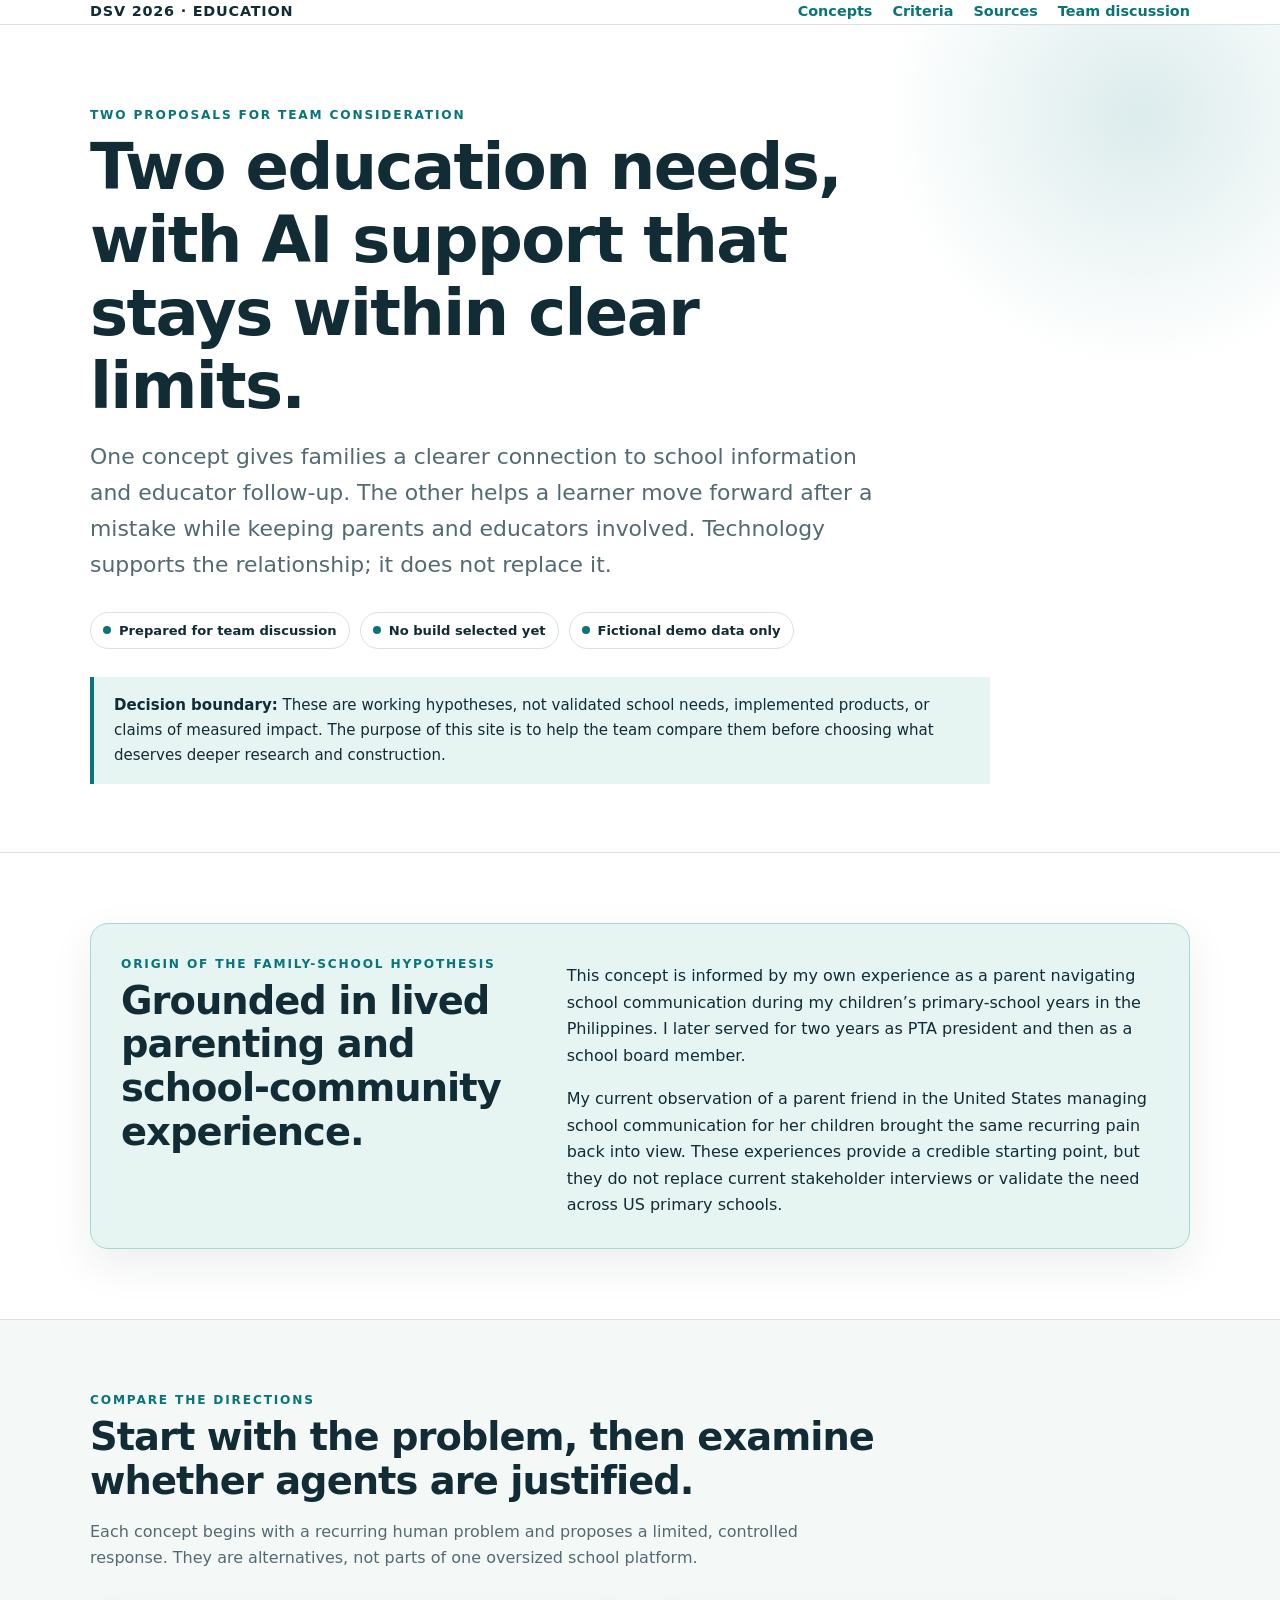
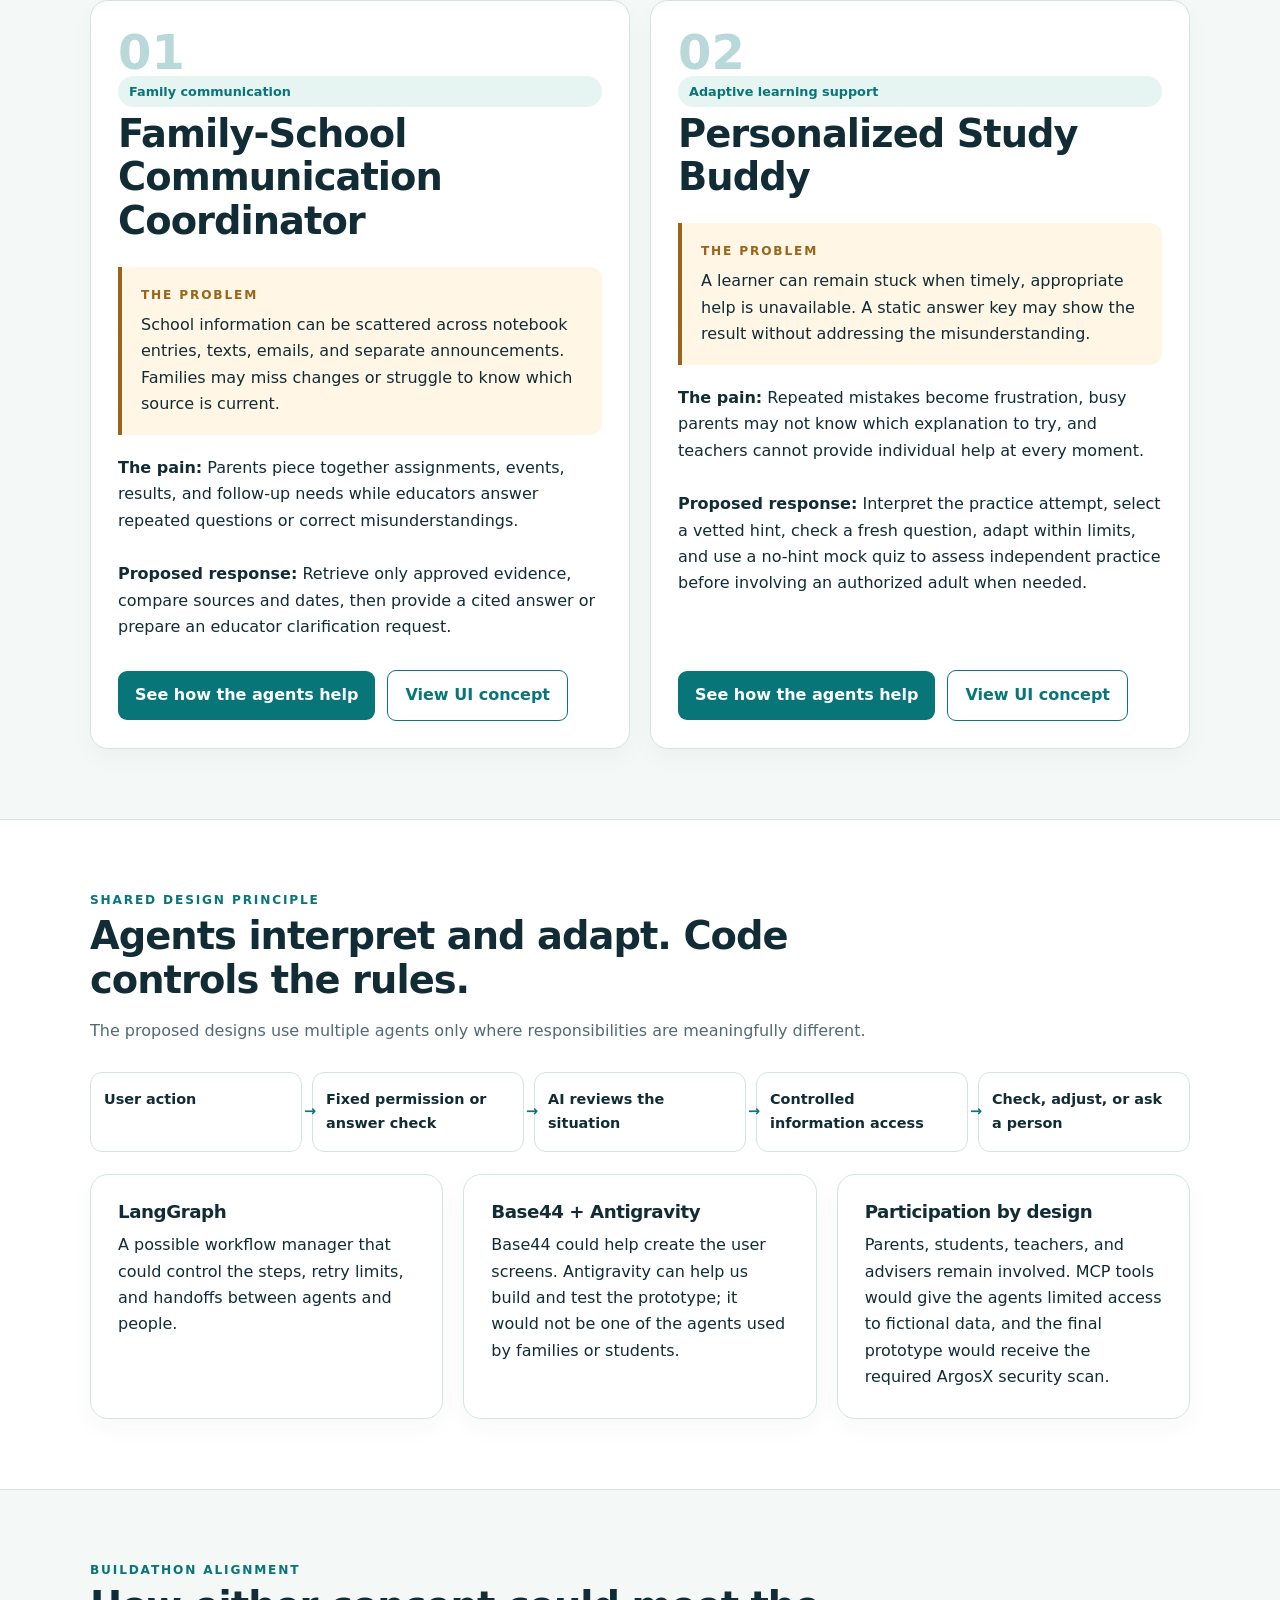
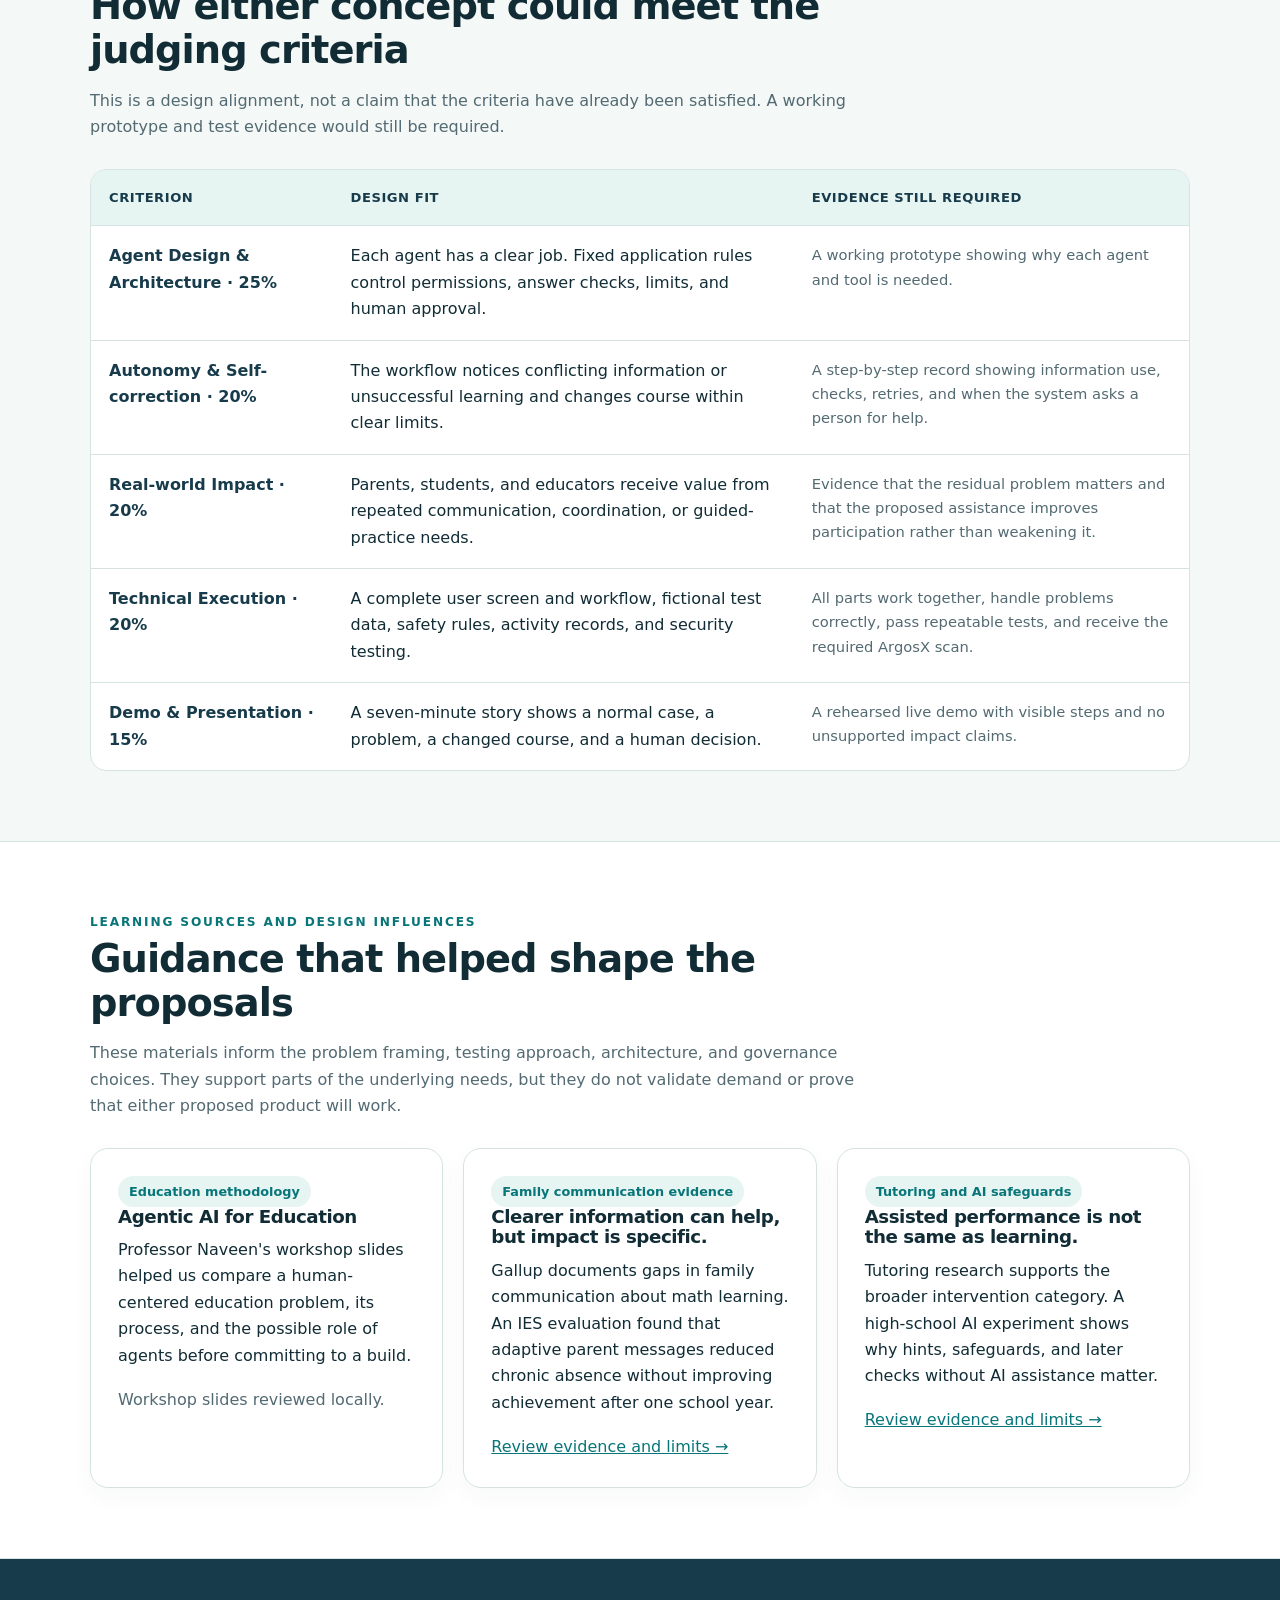
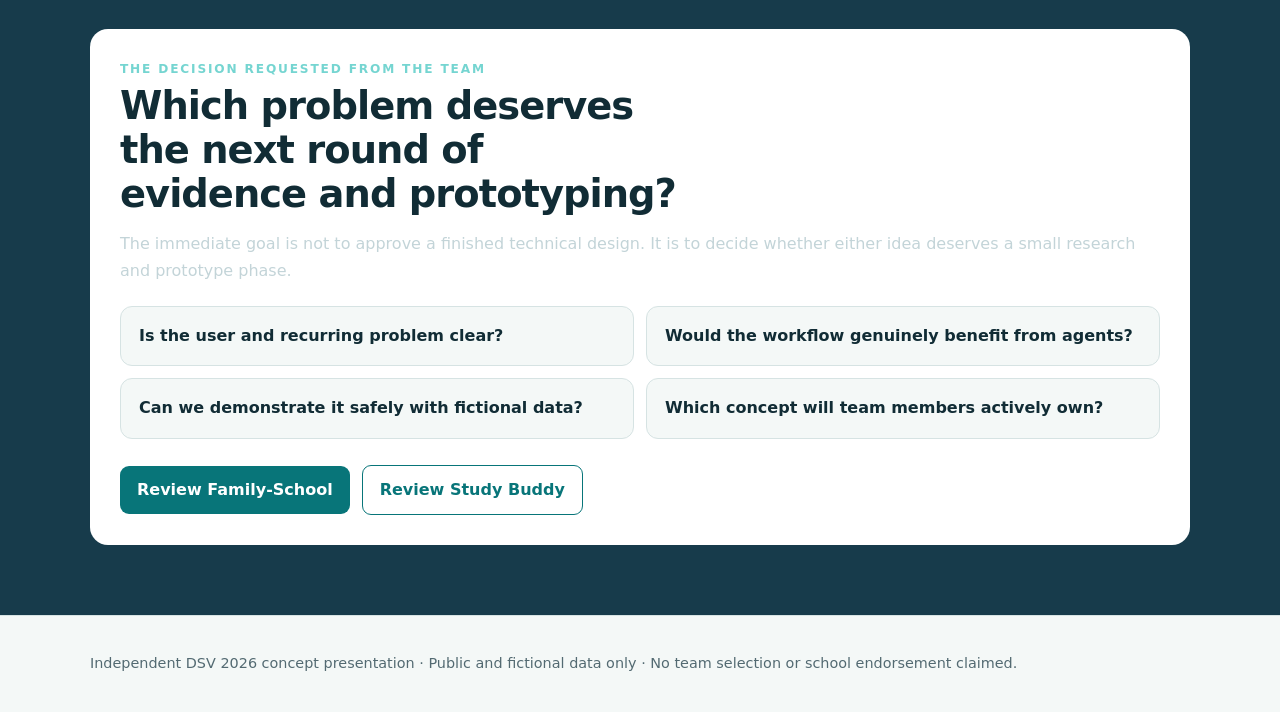
==== docs/index.html @ aa736a80 "Add UI concept gallery and interactive mockups" ====
<!doctype html>
<html lang="en">
<head>
  <meta charset="utf-8">
  <meta name="viewport" content="width=device-width,initial-scale=1">
  <meta name="description" content="Two recurring-use Education agent concepts for Data Science Varsity 2026 team consideration.">
  <title>Education Agent Concepts · DSV 2026</title>
  <link rel="stylesheet" href="assets/style.css">
</head>
<body>
  <header class="site">
    <nav class="wrap" aria-label="Primary navigation">
      <a class="brand" href="index.html">DSV 2026 · Education</a>
      <div class="nav-links"><a href="#concepts">Concepts</a><a href="#criteria">Criteria</a><a href="#sources">Sources</a><a href="#discussion">Team discussion</a></div>
    </nav>
  </header>

  <main>
    <section class="hero">
      <div class="wrap">
        <div class="eyebrow">Two proposals for team consideration</div>
        <h1>Two education needs, with AI support that stays within clear limits.</h1>
        <p class="lead">One concept gives families a clearer connection to school information and educator follow-up. The other helps a learner move forward after a mistake while keeping parents and educators involved. Technology supports the relationship; it does not replace it.</p>
        <div class="status-row" aria-label="Proposal status">
          <span class="status">Prepared for team discussion</span>
          <span class="status">No build selected yet</span>
          <span class="status">Fictional demo data only</span>
        </div>
        <div class="strip"><strong>Decision boundary:</strong> These are working hypotheses, not validated school needs, implemented products, or claims of measured impact. The purpose of this site is to help the team compare them before choosing what deserves deeper research and construction.</div>
      </div>
    </section>

    <section class="section alt" id="perspective">
      <div class="wrap">
        <div class="perspective-card">
          <div>
            <div class="eyebrow">Origin of the Family-School hypothesis</div>
            <h2>Grounded in lived parenting and school-community experience.</h2>
          </div>
          <div>
            <p>This concept is informed by my own experience as a parent navigating school communication during my children’s primary-school years in the Philippines. I later served for two years as PTA president and then as a school board member.</p>
            <p>My current observation of a parent friend in the United States managing school communication for her children brought the same recurring pain back into view. These experiences provide a credible starting point, but they do not replace current stakeholder interviews or validate the need across US primary schools.</p>
          </div>
        </div>
      </div>
    </section>

    <section class="section" id="concepts">
      <div class="wrap">
        <div class="section-heading">
          <div class="eyebrow">Compare the directions</div>
          <h2>Start with the problem, then examine whether agents are justified.</h2>
          <p class="muted">Each concept begins with a recurring human problem and proposes a limited, controlled response. They are alternatives, not parts of one oversized school platform.</p>
        </div>
        <div class="grid">
          <article class="card concept-card">
            <div class="concept-number">01</div>
            <span class="tag">Family communication</span>
            <h2>Family-School Communication Coordinator</h2>
            <div class="concept-problem"><div class="eyebrow">The problem</div><p>School information can be scattered across notebook entries, texts, emails, and separate announcements. Families may miss changes or struggle to know which source is current.</p></div>
            <p><strong>The pain:</strong> Parents piece together assignments, events, results, and follow-up needs while educators answer repeated questions or correct misunderstandings.</p>
            <p><strong>Proposed response:</strong> Retrieve only approved evidence, compare sources and dates, then provide a cited answer or prepare an educator clarification request.</p>
            <div class="actions"><a class="button" href="concepts/family-school.html">See how the agents help</a><a class="button secondary" href="ui-designs/index.html#family-school">View UI concept</a></div>
          </article>

          <article class="card concept-card">
            <div class="concept-number">02</div>
            <span class="tag">Adaptive learning support</span>
            <h2>Personalized Study Buddy</h2>
            <div class="concept-problem"><div class="eyebrow">The problem</div><p>A learner can remain stuck when timely, appropriate help is unavailable. A static answer key may show the result without addressing the misunderstanding.</p></div>
            <p><strong>The pain:</strong> Repeated mistakes become frustration, busy parents may not know which explanation to try, and teachers cannot provide individual help at every moment.</p>
            <p><strong>Proposed response:</strong> Interpret the practice attempt, select a vetted hint, check a fresh question, adapt within limits, and use a no-hint mock quiz to assess independent practice before involving an authorized adult when needed.</p>
            <div class="actions"><a class="button" href="concepts/study-buddy.html">See how the agents help</a><a class="button secondary" href="ui-designs/index.html#study-buddy">View UI concept</a></div>
          </article>
        </div>
      </div>
    </section>

    <section class="section alt">
      <div class="wrap">
        <div class="section-heading">
          <div class="eyebrow">Shared design principle</div>
          <h2>Agents interpret and adapt. Code controls the rules.</h2>
          <p class="muted">The proposed designs use multiple agents only where responsibilities are meaningfully different.</p>
        </div>
        <div class="flowline" aria-label="Shared agent workflow">
          <div>User action</div><div>Fixed permission or answer check</div><div>AI reviews the situation</div><div>Controlled information access</div><div>Check, adjust, or ask a person</div>
        </div>
        <div class="grid three" style="margin-top:22px">
          <div class="card"><h3>LangGraph</h3><p>A possible workflow manager that could control the steps, retry limits, and handoffs between agents and people.</p></div>
          <div class="card"><h3>Base44 + Antigravity</h3><p>Base44 could help create the user screens. Antigravity can help us build and test the prototype; it would not be one of the agents used by families or students.</p></div>
          <div class="card"><h3>Participation by design</h3><p>Parents, students, teachers, and advisers remain involved. MCP tools would give the agents limited access to fictional data, and the final prototype would receive the required ArgosX security scan.</p></div>
        </div>
      </div>
    </section>

    <section class="section" id="criteria">
      <div class="wrap">
        <div class="section-heading">
          <div class="eyebrow">Buildathon alignment</div>
          <h2>How either concept could meet the judging criteria</h2>
          <p class="muted">This is a design alignment, not a claim that the criteria have already been satisfied. A working prototype and test evidence would still be required.</p>
        </div>
        <div class="criteria-wrap">
          <table class="criteria">
            <thead><tr><th>Criterion</th><th>Design fit</th><th>Evidence still required</th></tr></thead>
            <tbody>
              <tr><td>Agent Design &amp; Architecture · 25%</td><td>Each agent has a clear job. Fixed application rules control permissions, answer checks, limits, and human approval.</td><td class="proof">A working prototype showing why each agent and tool is needed.</td></tr>
              <tr><td>Autonomy &amp; Self-correction · 20%</td><td>The workflow notices conflicting information or unsuccessful learning and changes course within clear limits.</td><td class="proof">A step-by-step record showing information use, checks, retries, and when the system asks a person for help.</td></tr>
              <tr><td>Real-world Impact · 20%</td><td>Parents, students, and educators receive value from repeated communication, coordination, or guided-practice needs.</td><td class="proof">Evidence that the residual problem matters and that the proposed assistance improves participation rather than weakening it.</td></tr>
              <tr><td>Technical Execution · 20%</td><td>A complete user screen and workflow, fictional test data, safety rules, activity records, and security testing.</td><td class="proof">All parts work together, handle problems correctly, pass repeatable tests, and receive the required ArgosX scan.</td></tr>
              <tr><td>Demo &amp; Presentation · 15%</td><td>A seven-minute story shows a normal case, a problem, a changed course, and a human decision.</td><td class="proof">A rehearsed live demo with visible steps and no unsupported impact claims.</td></tr>
            </tbody>
          </table>
        </div>
      </div>
    </section>

    <section class="section alt" id="sources">
      <div class="wrap">
        <div class="section-heading">
          <div class="eyebrow">Learning sources and design influences</div>
          <h2>Guidance that helped shape the proposals</h2>
          <p class="muted">These materials inform the problem framing, testing approach, architecture, and governance choices. They support parts of the underlying needs, but they do not validate demand or prove that either proposed product will work.</p>
        </div>
        <div class="grid three">
          <article class="card">
            <span class="tag">Education methodology</span>
            <h3>Agentic AI for Education</h3>
            <p>Professor Naveen's workshop slides helped us compare a human-centered education problem, its process, and the possible role of agents before committing to a build.</p>
            <p class="muted">Workshop slides reviewed locally.</p>
          </article>
          <article class="card">
            <span class="tag">Family communication evidence</span>
            <h3>Clearer information can help, but impact is specific.</h3>
            <p>Gallup documents gaps in family communication about math learning. An IES evaluation found that adaptive parent messages reduced chronic absence without improving achievement after one school year.</p>
            <p><a href="concepts/family-school.html#validation">Review evidence and limits →</a></p>
          </article>
          <article class="card">
            <span class="tag">Tutoring and AI safeguards</span>
            <h3>Assisted performance is not the same as learning.</h3>
            <p>Tutoring research supports the broader intervention category. A high-school AI experiment shows why hints, safeguards, and later checks without AI assistance matter.</p>
            <p><a href="concepts/study-buddy.html#validation">Review evidence and limits →</a></p>
          </article>
        </div>
      </div>
    </section>

    <section class="section dark" id="discussion">
      <div class="wrap">
        <div class="decision-box">
          <div class="eyebrow">The decision requested from the team</div>
          <h2>Which problem deserves the next round of evidence and prototyping?</h2>
          <p class="muted">The immediate goal is not to approve a finished technical design. It is to decide whether either idea deserves a small research and prototype phase.</p>
          <div class="questions">
            <div class="question">Is the user and recurring problem clear?</div>
            <div class="question">Would the workflow genuinely benefit from agents?</div>
            <div class="question">Can we demonstrate it safely with fictional data?</div>
            <div class="question">Which concept will team members actively own?</div>
          </div>
          <div class="actions"><a class="button" href="concepts/family-school.html">Review Family-School</a><a class="button secondary" href="concepts/study-buddy.html">Review Study Buddy</a></div>
        </div>
      </div>
    </section>
  </main>

  <footer><div class="wrap">Independent DSV 2026 concept presentation · Public and fictional data only · No team selection or school endorsement claimed.</div></footer>
</body>
</html>
---- docs/assets/style.css ----
:root {
  color-scheme: light;
  --ink: #112c35;
  --muted: #536a72;
  --line: #d6e3e3;
  --paper: #f4f8f7;
  --white: #ffffff;
  --teal: #087579;
  --teal-dark: #075a5e;
  --pale: #e6f4f2;
  --navy: #173b4b;
  --amber: #9a6518;
  --amber-pale: #fff6e6;
  --violet: #6652a3;
  --shadow: 0 16px 44px rgba(17, 44, 53, .08);
}

* { box-sizing: border-box; }
html { scroll-behavior: smooth; }
body {
  margin: 0;
  background: var(--paper);
  color: var(--ink);
  font: 16px/1.65 system-ui, -apple-system, BlinkMacSystemFont, "Segoe UI", sans-serif;
}
a { color: var(--teal); }
a:focus-visible { outline: 3px solid var(--teal); outline-offset: 4px; }
h1, h2, h3 { line-height: 1.14; letter-spacing: -.025em; }
h1 { font-size: clamp(2.55rem, 5vw, 4.8rem); margin: .4rem 0 1rem; max-width: 17ch; }
h2 { font-size: clamp(1.75rem, 3vw, 2.7rem); margin: .3rem 0 1rem; }
h3 { font-size: 1.14rem; margin: 0 0 .55rem; }
p { margin: .6rem 0 1.1rem; }
code { font-size: .9em; color: var(--navy); }

.wrap { max-width: 1160px; margin: auto; padding: 0 30px; }
.narrow { max-width: 810px; }
header.site { position: sticky; top: 0; z-index: 10; background: rgba(255,255,255,.94); border-bottom: 1px solid var(--line); backdrop-filter: blur(12px); }
nav { display: flex; align-items: center; justify-content: space-between; gap: 18px; padding: 16px 0; font-size: .9rem; }
nav a { text-decoration: none; font-weight: 750; }
.brand { color: var(--ink); letter-spacing: .055em; text-transform: uppercase; }
.nav-links { display: flex; align-items: center; gap: 20px; }

.hero { position: relative; overflow: hidden; padding: 80px 0 68px; background: var(--white); }
.hero:after { content: ""; position: absolute; right: -120px; top: -170px; width: 520px; height: 520px; border-radius: 50%; background: radial-gradient(circle, rgba(8,117,121,.14), rgba(8,117,121,0) 69%); pointer-events: none; }
.lead { max-width: 800px; font-size: clamp(1.13rem, 1.8vw, 1.37rem); color: var(--muted); }
.eyebrow { text-transform: uppercase; letter-spacing: .15em; color: var(--teal); font-size: .76rem; font-weight: 850; }
.strip { padding: 16px 20px; margin-top: 28px; border-left: 4px solid var(--teal); background: var(--pale); font-size: .94rem; max-width: 900px; }
.status-row { display: flex; flex-wrap: wrap; gap: 10px; margin-top: 28px; }
.status { display: inline-flex; align-items: center; gap: 8px; padding: 7px 12px; border: 1px solid var(--line); border-radius: 999px; background: var(--white); font-size: .82rem; font-weight: 720; }
.status:before { content: ""; width: 8px; height: 8px; border-radius: 50%; background: var(--teal); }

.section { padding: 70px 0; border-top: 1px solid var(--line); }
.section.alt { background: var(--white); }
.section.dark { color: #f5fbfb; background: var(--navy); }
.section.dark .muted { color: #c3d4d8; }
.section.dark .eyebrow { color: #75d5d1; }
.section-heading { max-width: 790px; margin-bottom: 28px; }
.subheading { margin: 38px 0 16px; color: var(--navy); }
.muted { color: var(--muted); }
.grid { display: grid; grid-template-columns: repeat(2, minmax(0, 1fr)); gap: 20px; }
.grid.three { grid-template-columns: repeat(3, minmax(0, 1fr)); }
.problem-map { margin-bottom: 6px; }
.perspective-card { display: grid; grid-template-columns: .82fr 1.18fr; gap: 34px; align-items: start; padding: 30px; border: 1px solid #a9d7d2; border-radius: 18px; background: var(--pale); box-shadow: var(--shadow); }
.perspective-card h2 { margin-bottom: 0; }
.perspective-card p:last-child { margin-bottom: 0; }
.card { border: 1px solid var(--line); background: var(--white); border-radius: 18px; padding: 27px; box-shadow: 0 9px 24px rgba(22,51,63,.035); }
.card p:last-child { margin-bottom: 0; }
.card .eyebrow { margin: 0 0 16px; }
.card.highlight { border-color: #a9d7d2; background: var(--pale); }
.card.amber { border-color: #ead2a7; background: var(--amber-pale); }
.concept-card { display: flex; flex-direction: column; min-height: 100%; }
.concept-card .actions { margin-top: auto; padding-top: 12px; }
.concept-number { color: var(--teal); font-size: 3rem; line-height: 1; font-weight: 800; opacity: .28; }
.concept-problem { margin: 8px 0 10px; padding: 18px 19px; border-left: 4px solid var(--amber); background: var(--amber-pale); border-radius: 0 12px 12px 0; }
.concept-problem .eyebrow { margin-bottom: 7px; color: var(--amber); }
.concept-problem p { margin: 0; }
.compact-list { margin: 14px 0 20px; padding-left: 20px; }
.compact-list li { margin: 7px 0; }

.button { display: inline-flex; align-items: center; justify-content: center; padding: 11px 17px; border-radius: 9px; background: var(--teal); color: #fff; text-decoration: none; font-weight: 750; min-height: 44px; }
.button:hover { background: var(--teal-dark); }
.button.secondary { background: var(--white); color: var(--teal); border: 1px solid var(--teal); }
.actions { display: flex; flex-wrap: wrap; align-items: center; gap: 12px; margin-top: 26px; }
.tag { display: inline-block; padding: 5px 11px; border-radius: 999px; background: var(--pale); color: var(--teal); font-size: .8rem; font-weight: 750; }

.steps { counter-reset: step; display: grid; gap: 12px; padding: 0; list-style: none; }
.steps li { counter-increment: step; background: var(--white); border: 1px solid var(--line); border-radius: 13px; padding: 18px 20px; }
.steps li:before { content: counter(step, decimal-leading-zero); display: inline-block; margin-right: 14px; color: var(--teal); font-weight: 850; }
.flowline { display: grid; grid-template-columns: repeat(5, 1fr); gap: 10px; align-items: stretch; }
.flowline div { position: relative; padding: 15px 13px; border: 1px solid var(--line); border-radius: 12px; background: var(--white); font-size: .9rem; font-weight: 700; }
.flowline div:not(:last-child):after { content: "→"; position: absolute; right: -15px; top: 50%; transform: translateY(-50%); z-index: 2; color: var(--teal); }

.diagram { border: 1px solid var(--line); background: var(--white); border-radius: 18px; overflow: hidden; box-shadow: var(--shadow); }
.diagram iframe { display: block; width: 100%; height: 720px; border: 0; }
.diagram-bar { display: flex; justify-content: space-between; gap: 14px; align-items: center; border-top: 1px solid var(--line); padding: 16px 20px; font-size: .92rem; }
.flow-explainer { margin-top: 34px; padding: 30px; border: 1px solid var(--line); border-radius: 18px; background: var(--pale); }
.flow-explainer .section-heading { margin-bottom: 20px; }
.flow-explainer .steps li { box-shadow: 0 6px 18px rgba(22,51,63,.03); }

.ui-showcase, .ui-tile { margin: 0; }
.ui-showcase { padding: 20px; border: 1px solid var(--line); border-radius: 18px; background: var(--white); box-shadow: var(--shadow); }
.ui-showcase img, .ui-tile img { display: block; width: 100%; height: auto; border-radius: 12px; }
.ui-showcase figcaption, .ui-tile figcaption { padding-top: 12px; color: var(--muted); font-size: .88rem; }
.ui-gallery { display: grid; gap: 20px; }
.ui-gallery.three { grid-template-columns: repeat(3, minmax(0, 1fr)); }
.ui-tile { padding: 12px; border: 1px solid var(--line); border-radius: 16px; background: var(--white); box-shadow: 0 9px 24px rgba(22,51,63,.035); }
.ui-tile a { display: block; overflow: hidden; border-radius: 10px; background: var(--paper); }
.ui-tile img { aspect-ratio: 16 / 10; object-fit: cover; object-position: top; transition: transform .2s ease; }
.ui-tile a:hover img { transform: scale(1.015); }

.criteria-wrap { overflow-x: auto; border: 1px solid var(--line); border-radius: 16px; background: var(--white); }
.criteria { width: 100%; border-collapse: collapse; min-width: 760px; }
.criteria th, .criteria td { padding: 17px 18px; text-align: left; vertical-align: top; border-bottom: 1px solid var(--line); }
.criteria th { background: var(--pale); color: var(--navy); font-size: .82rem; letter-spacing: .04em; text-transform: uppercase; }
.criteria tr:last-child td { border-bottom: 0; }
.criteria td:first-child { width: 22%; font-weight: 800; color: var(--navy); }
.criteria td:nth-child(2) { width: 42%; }
.criteria .proof { color: var(--muted); font-size: .92rem; }

.decision-box { padding: 30px; border-radius: 18px; background: var(--white); color: var(--ink); }
.decision-box h2 { max-width: 21ch; }
.questions { display: grid; grid-template-columns: repeat(2, minmax(0,1fr)); gap: 12px; margin-top: 22px; }
.question { padding: 16px 18px; border-radius: 12px; background: var(--paper); border: 1px solid var(--line); font-weight: 700; }
footer { padding: 36px 0; color: var(--muted); font-size: .9rem; border-top: 1px solid var(--line); }

@media (max-width: 820px) {
  .wrap { padding: 0 20px; }
  .hero { padding: 56px 0; }
  .section { padding: 50px 0; }
  .grid, .grid.three, .questions, .perspective-card, .ui-gallery.three { grid-template-columns: 1fr; }
  .flowline { grid-template-columns: 1fr; }
  .flowline div:not(:last-child):after { content: "↓"; right: auto; left: 22px; top: auto; bottom: -20px; }
  .diagram iframe { height: 610px; }
  .diagram-bar { align-items: flex-start; flex-direction: column; }
  .flow-explainer { padding: 22px; }
  .nav-links { display: none; }
}
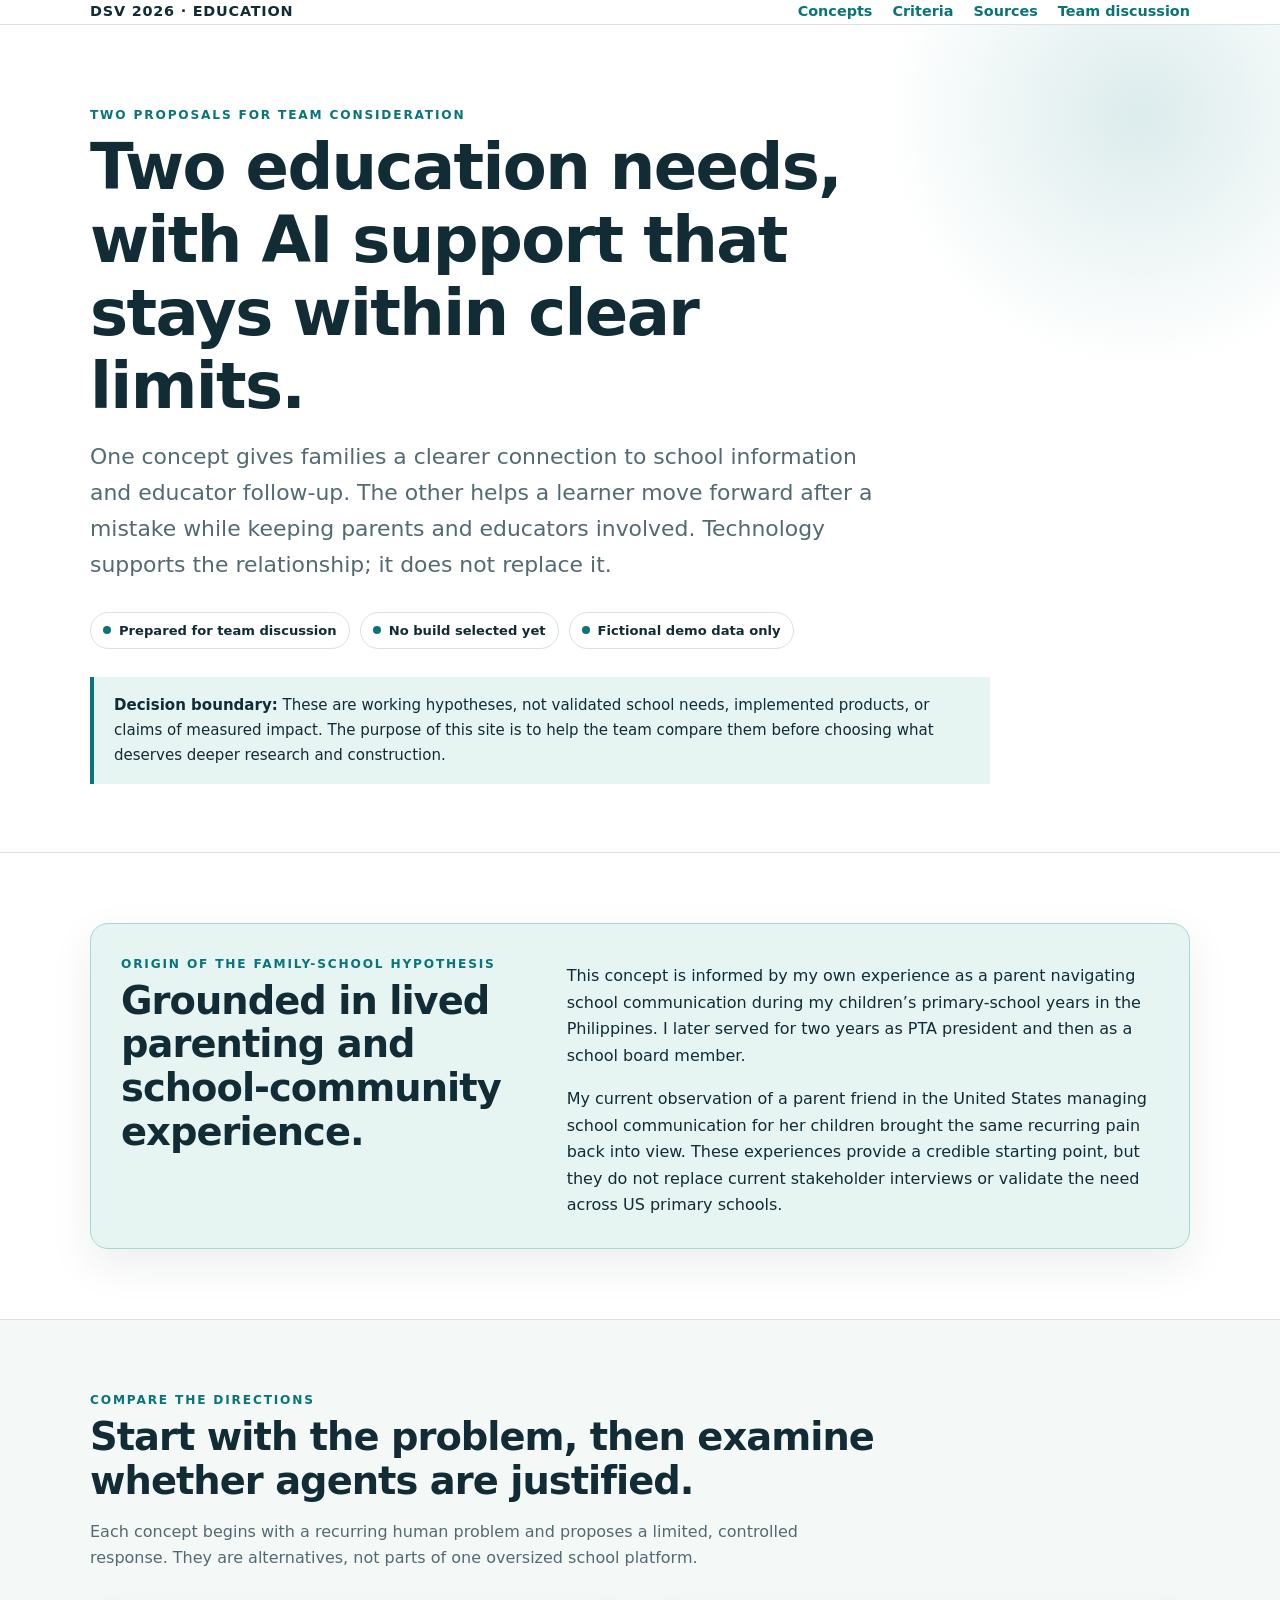
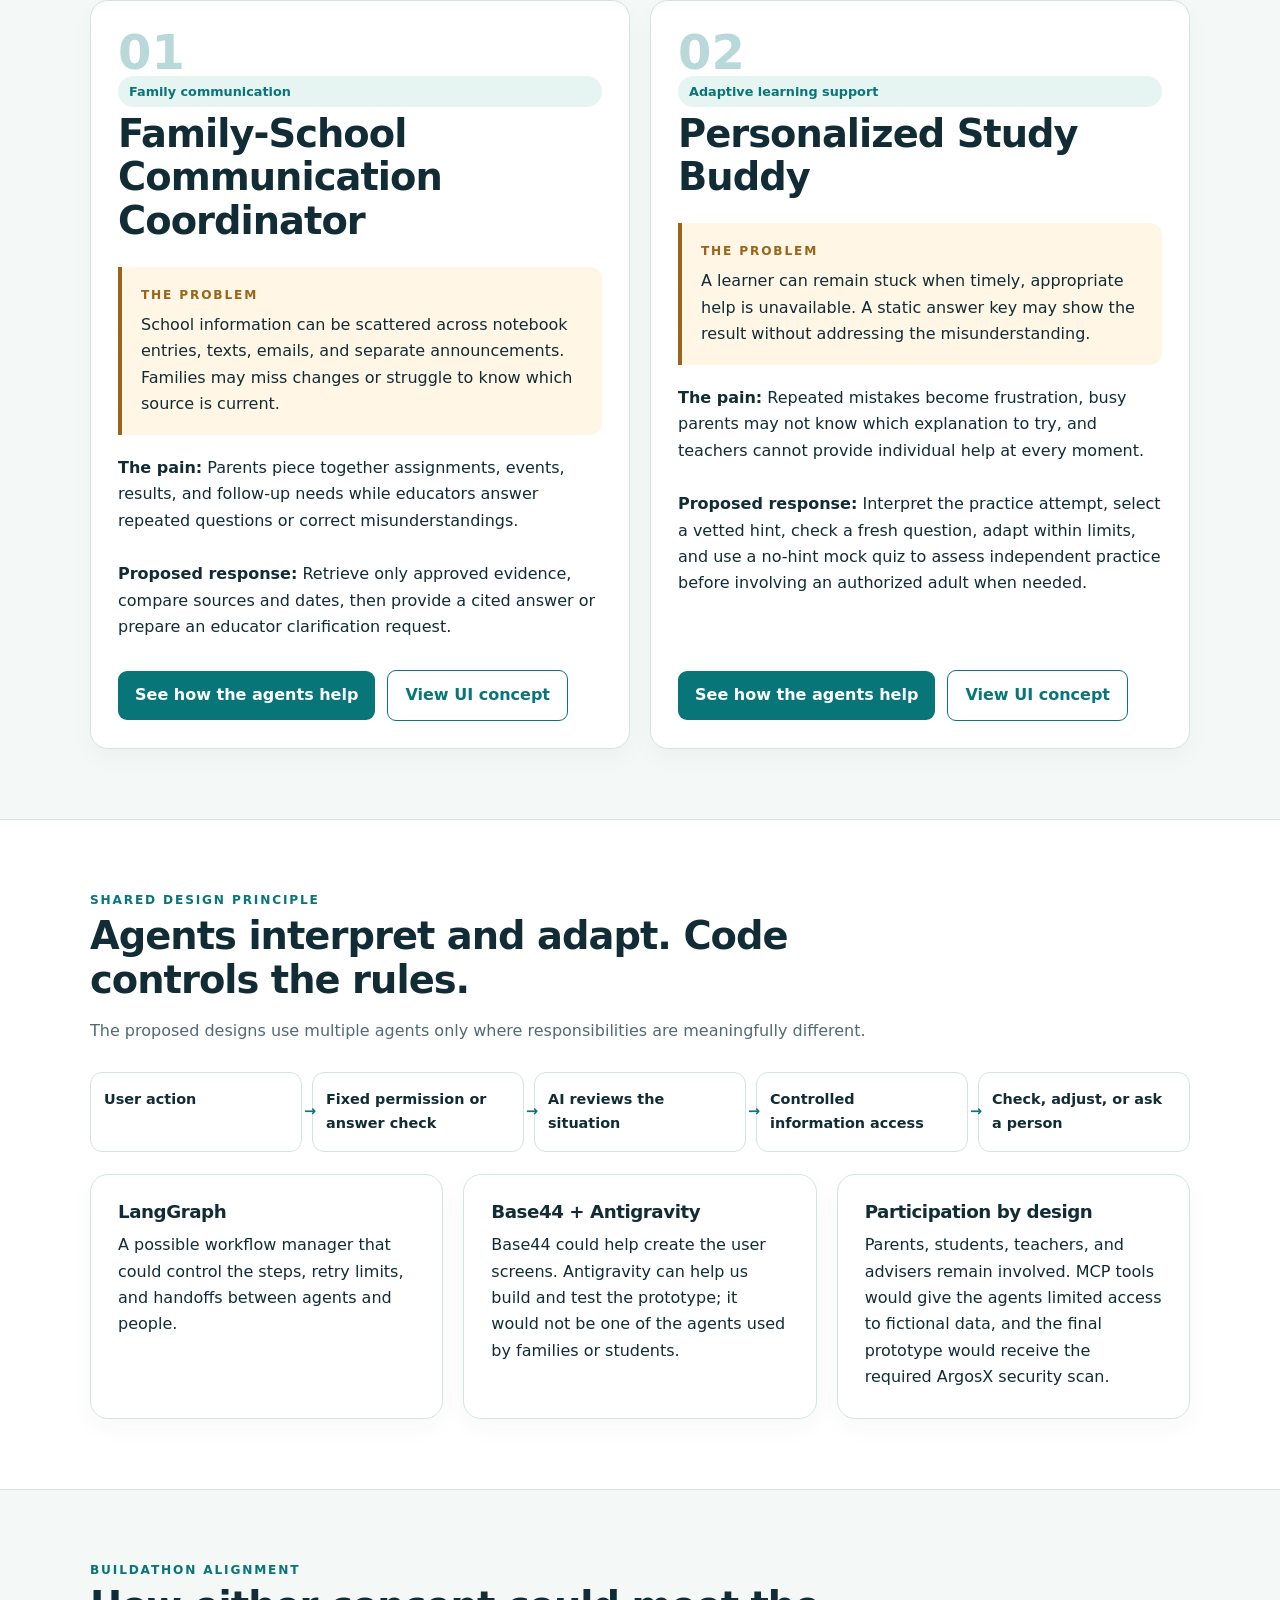
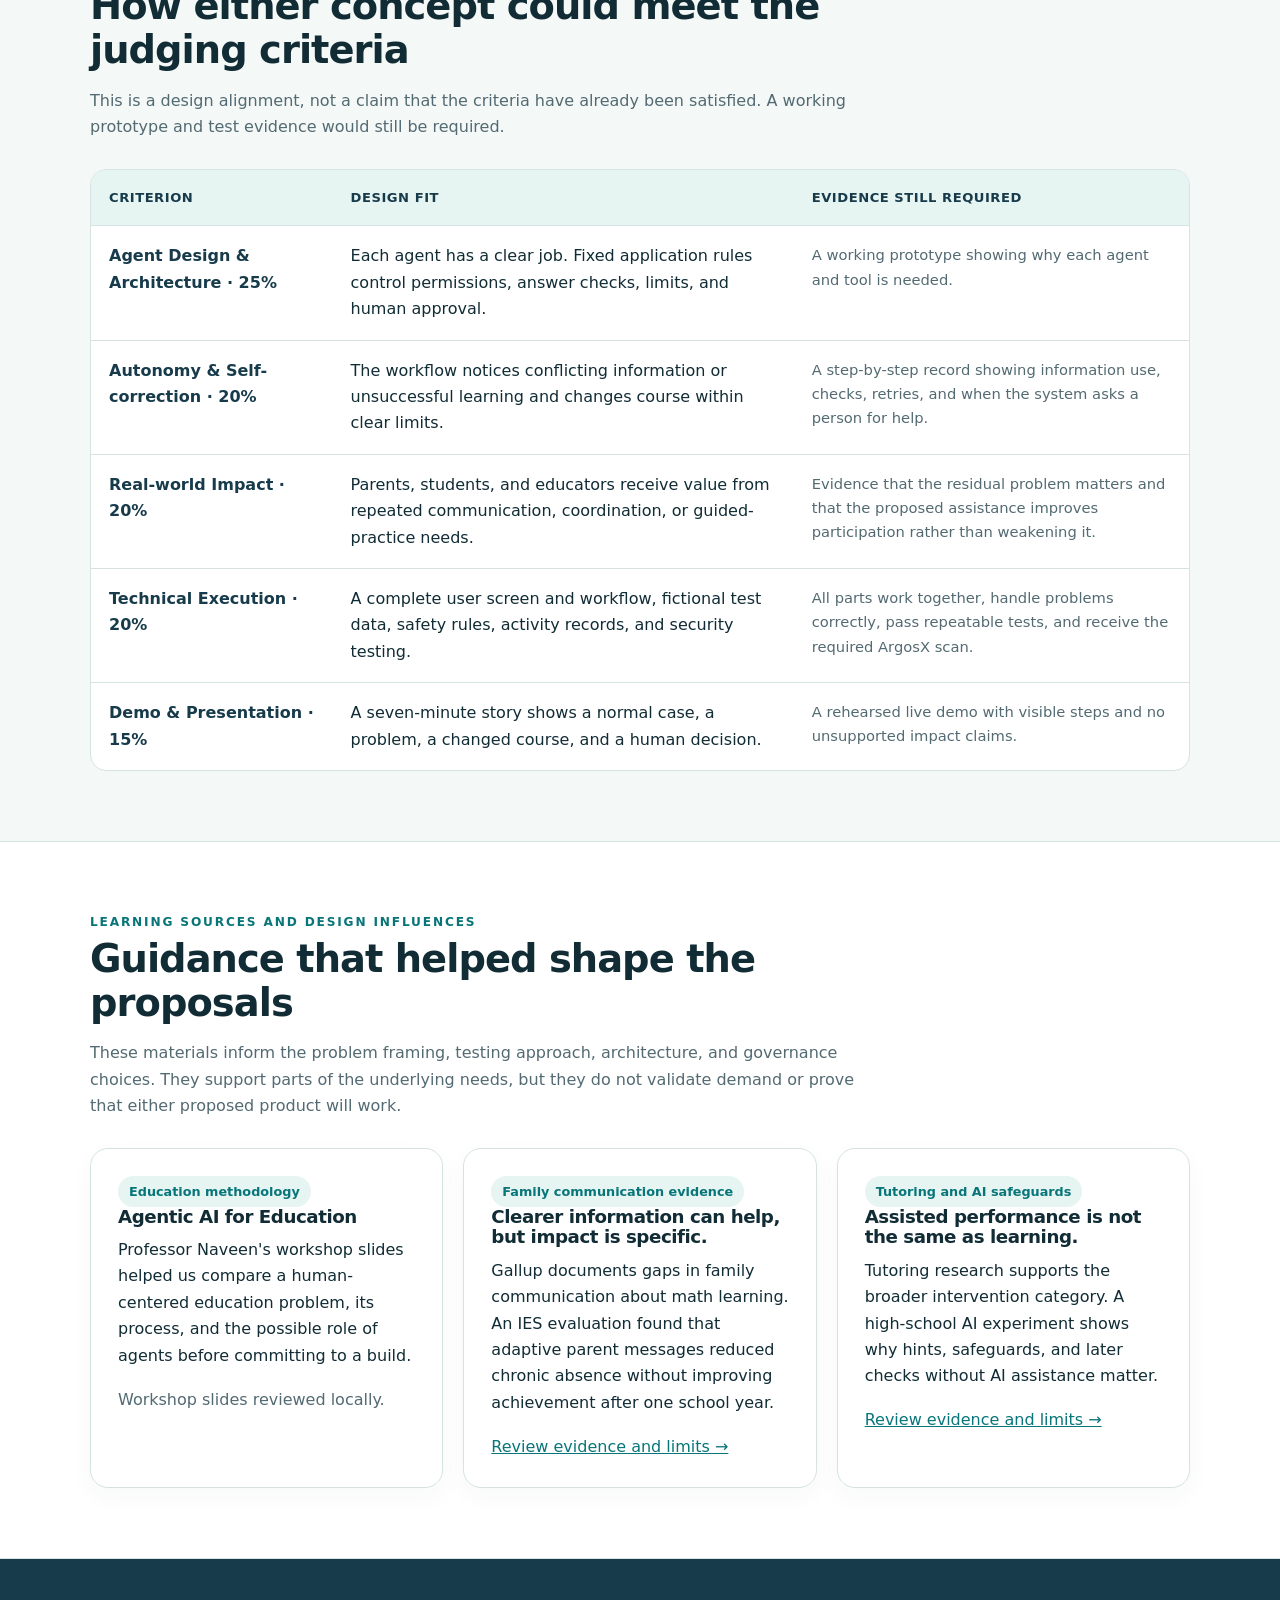
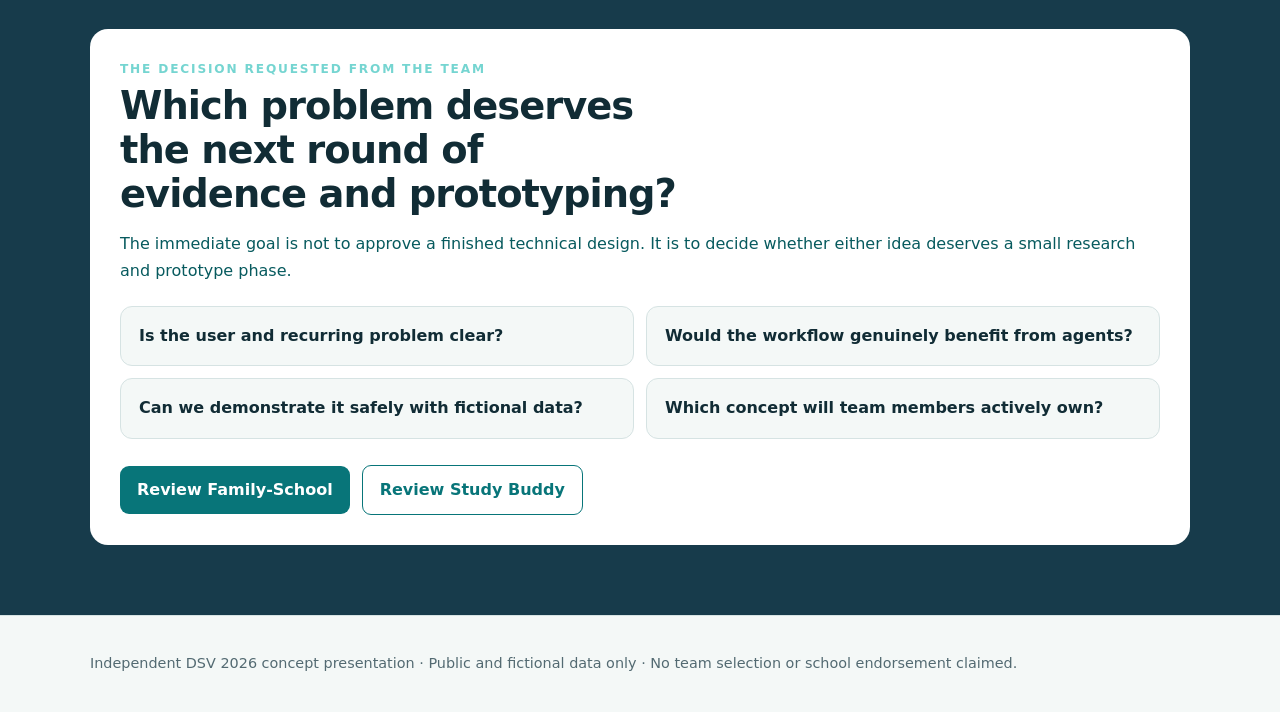
==== commit 06e7df23: "Improve decision text contrast on mobile" ====
--- a/docs/index.html
+++ b/docs/index.html
@@ -5,7 +5,7 @@
   <meta name="viewport" content="width=device-width,initial-scale=1">
   <meta name="description" content="Two recurring-use Education agent concepts for Data Science Varsity 2026 team consideration.">
   <title>Education Agent Concepts · DSV 2026</title>
-  <link rel="stylesheet" href="assets/style.css">
+  <link rel="stylesheet" href="assets/style.css?v=20261023">
 </head>
 <body>
   <header class="site">
--- a/docs/assets/style.css
+++ b/docs/assets/style.css
@@ -119,6 +119,7 @@
 
 .decision-box { padding: 30px; border-radius: 18px; background: var(--white); color: var(--ink); }
 .decision-box h2 { max-width: 21ch; }
+.section.dark .decision-box .muted { color: var(--teal-dark); }
 .questions { display: grid; grid-template-columns: repeat(2, minmax(0,1fr)); gap: 12px; margin-top: 22px; }
 .question { padding: 16px 18px; border-radius: 12px; background: var(--paper); border: 1px solid var(--line); font-weight: 700; }
 footer { padding: 36px 0; color: var(--muted); font-size: .9rem; border-top: 1px solid var(--line); }
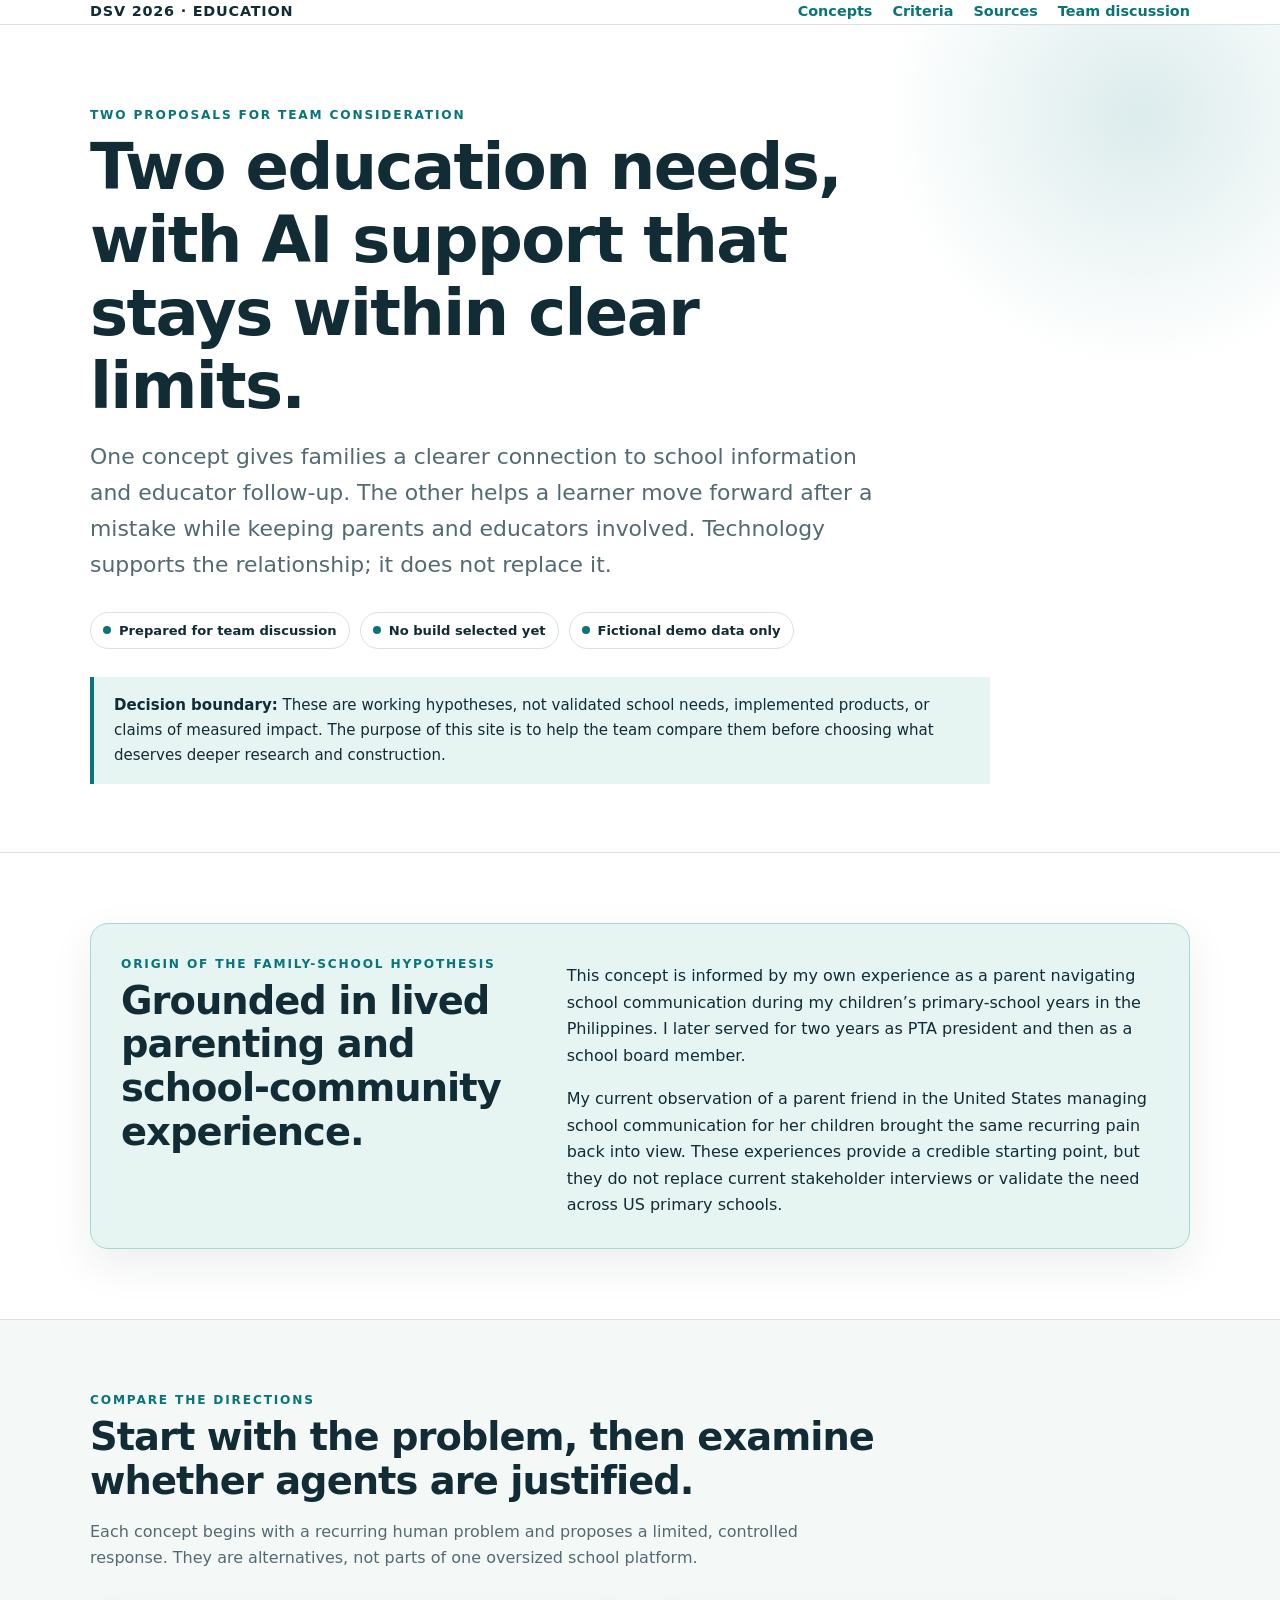
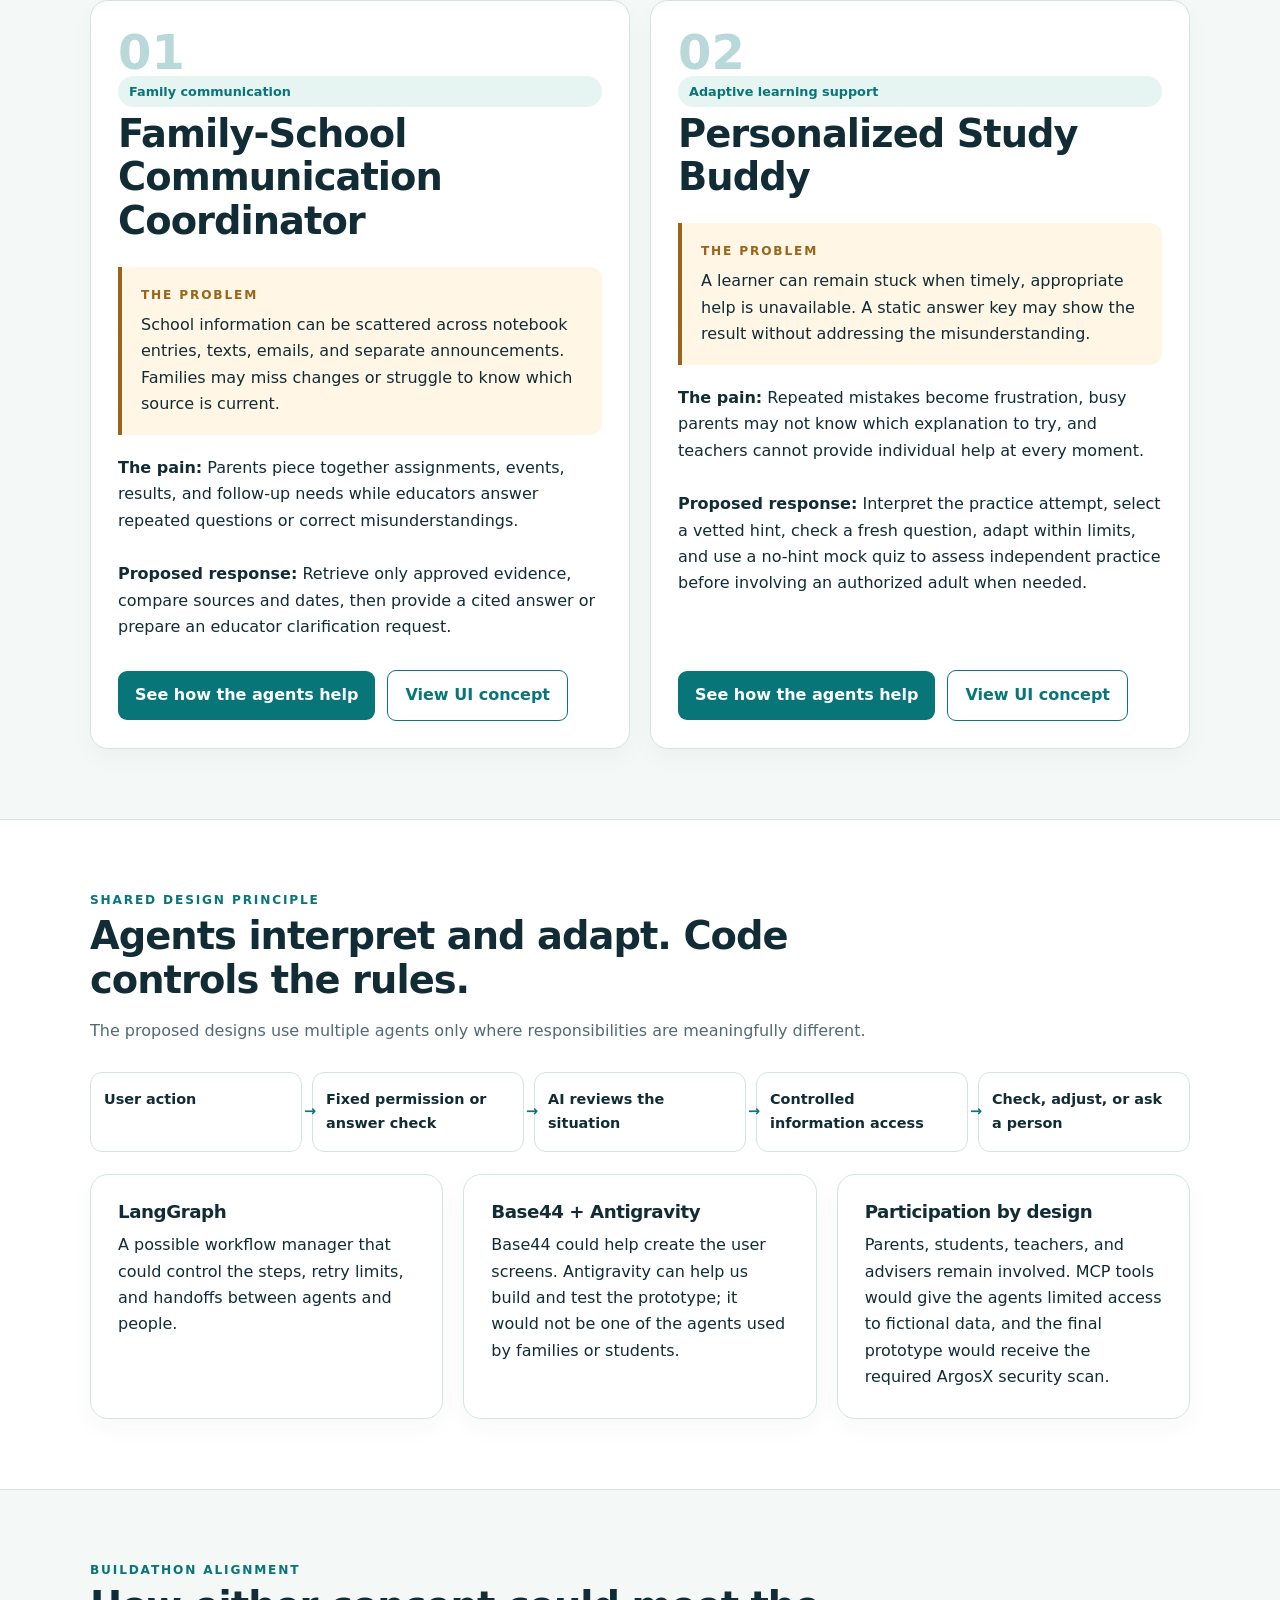
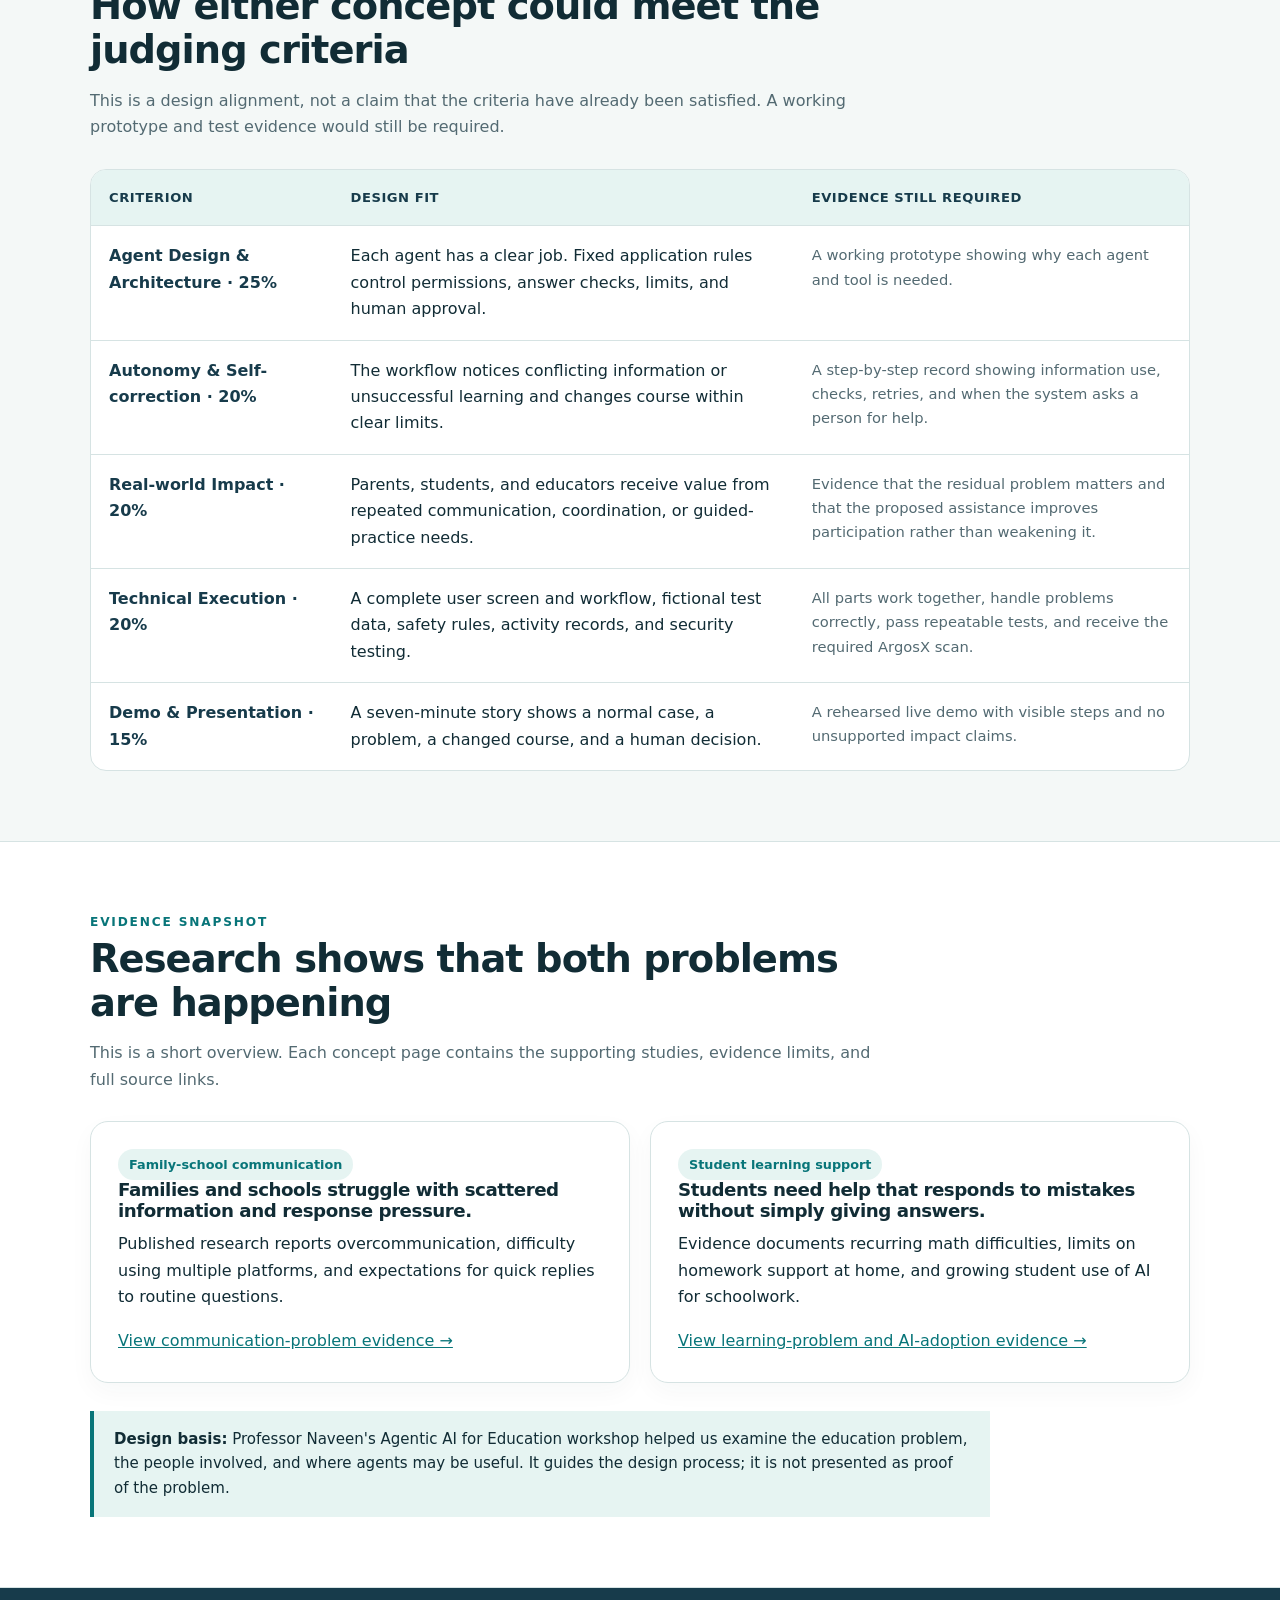
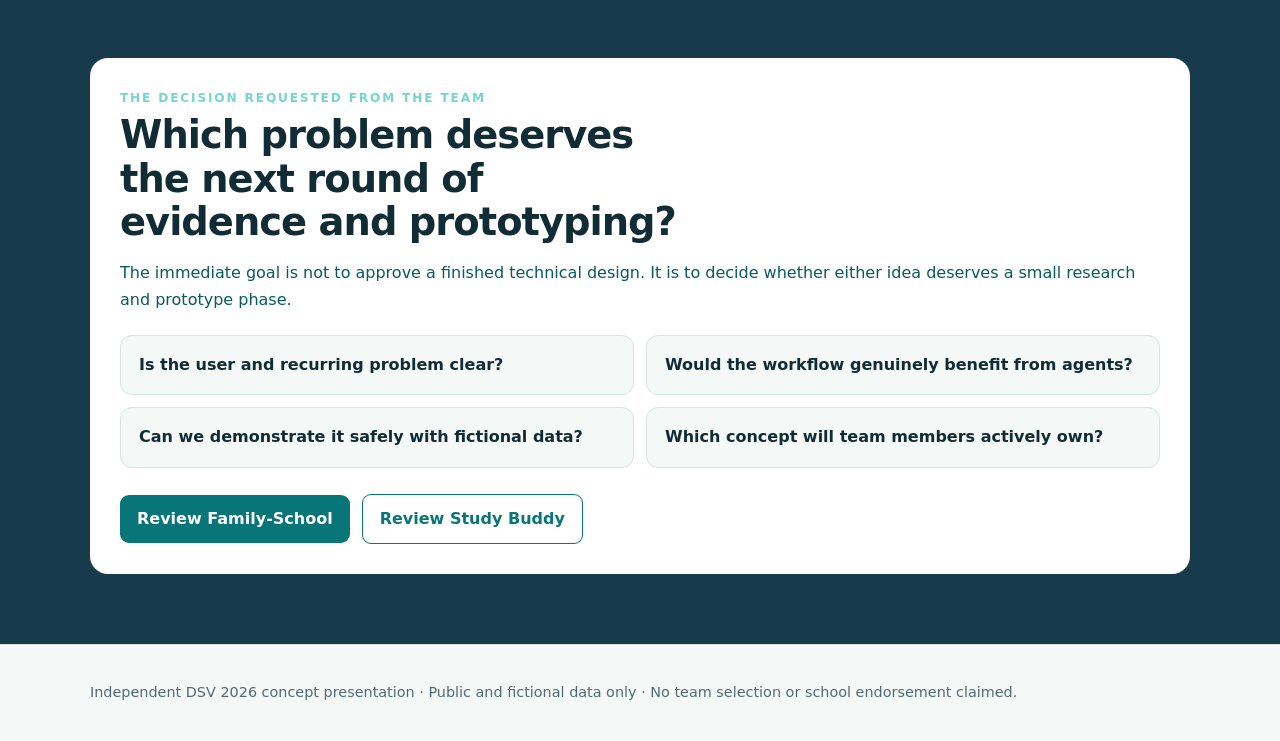
==== commit 742ae64b: "Simplify homepage evidence summary" ====
--- a/docs/index.html
+++ b/docs/index.html
@@ -119,30 +119,25 @@
     <section class="section alt" id="sources">
       <div class="wrap">
         <div class="section-heading">
-          <div class="eyebrow">Learning sources and design influences</div>
-          <h2>Guidance that helped shape the proposals</h2>
-          <p class="muted">These materials inform the problem framing, testing approach, architecture, and governance choices. They support parts of the underlying needs, but they do not validate demand or prove that either proposed product will work.</p>
+          <div class="eyebrow">Evidence snapshot</div>
+          <h2>Research shows that both problems are happening</h2>
+          <p class="muted">This is a short overview. Each concept page contains the supporting studies, evidence limits, and full source links.</p>
         </div>
-        <div class="grid three">
+        <div class="grid">
           <article class="card">
-            <span class="tag">Education methodology</span>
-            <h3>Agentic AI for Education</h3>
-            <p>Professor Naveen's workshop slides helped us compare a human-centered education problem, its process, and the possible role of agents before committing to a build.</p>
-            <p class="muted">Workshop slides reviewed locally.</p>
+            <span class="tag">Family-school communication</span>
+            <h3>Families and schools struggle with scattered information and response pressure.</h3>
+            <p>Published research reports overcommunication, difficulty using multiple platforms, and expectations for quick replies to routine questions.</p>
+            <p><a href="concepts/family-school.html#validation">View communication-problem evidence →</a></p>
           </article>
           <article class="card">
-            <span class="tag">Family communication evidence</span>
-            <h3>Clearer information can help, but impact is specific.</h3>
-            <p>Gallup documents gaps in family communication about math learning. An IES evaluation found that adaptive parent messages reduced chronic absence without improving achievement after one school year.</p>
-            <p><a href="concepts/family-school.html#validation">Review evidence and limits →</a></p>
-          </article>
-          <article class="card">
-            <span class="tag">Tutoring and AI safeguards</span>
-            <h3>Assisted performance is not the same as learning.</h3>
-            <p>Tutoring research supports the broader intervention category. A high-school AI experiment shows why hints, safeguards, and later checks without AI assistance matter.</p>
-            <p><a href="concepts/study-buddy.html#validation">Review evidence and limits →</a></p>
+            <span class="tag">Student learning support</span>
+            <h3>Students need help that responds to mistakes without simply giving answers.</h3>
+            <p>Evidence documents recurring math difficulties, limits on homework support at home, and growing student use of AI for schoolwork.</p>
+            <p><a href="concepts/study-buddy.html#validation">View learning-problem and AI-adoption evidence →</a></p>
           </article>
         </div>
+        <div class="strip"><strong>Design basis:</strong> Professor Naveen's Agentic AI for Education workshop helped us examine the education problem, the people involved, and where agents may be useful. It guides the design process; it is not presented as proof of the problem.</div>
       </div>
     </section>
 
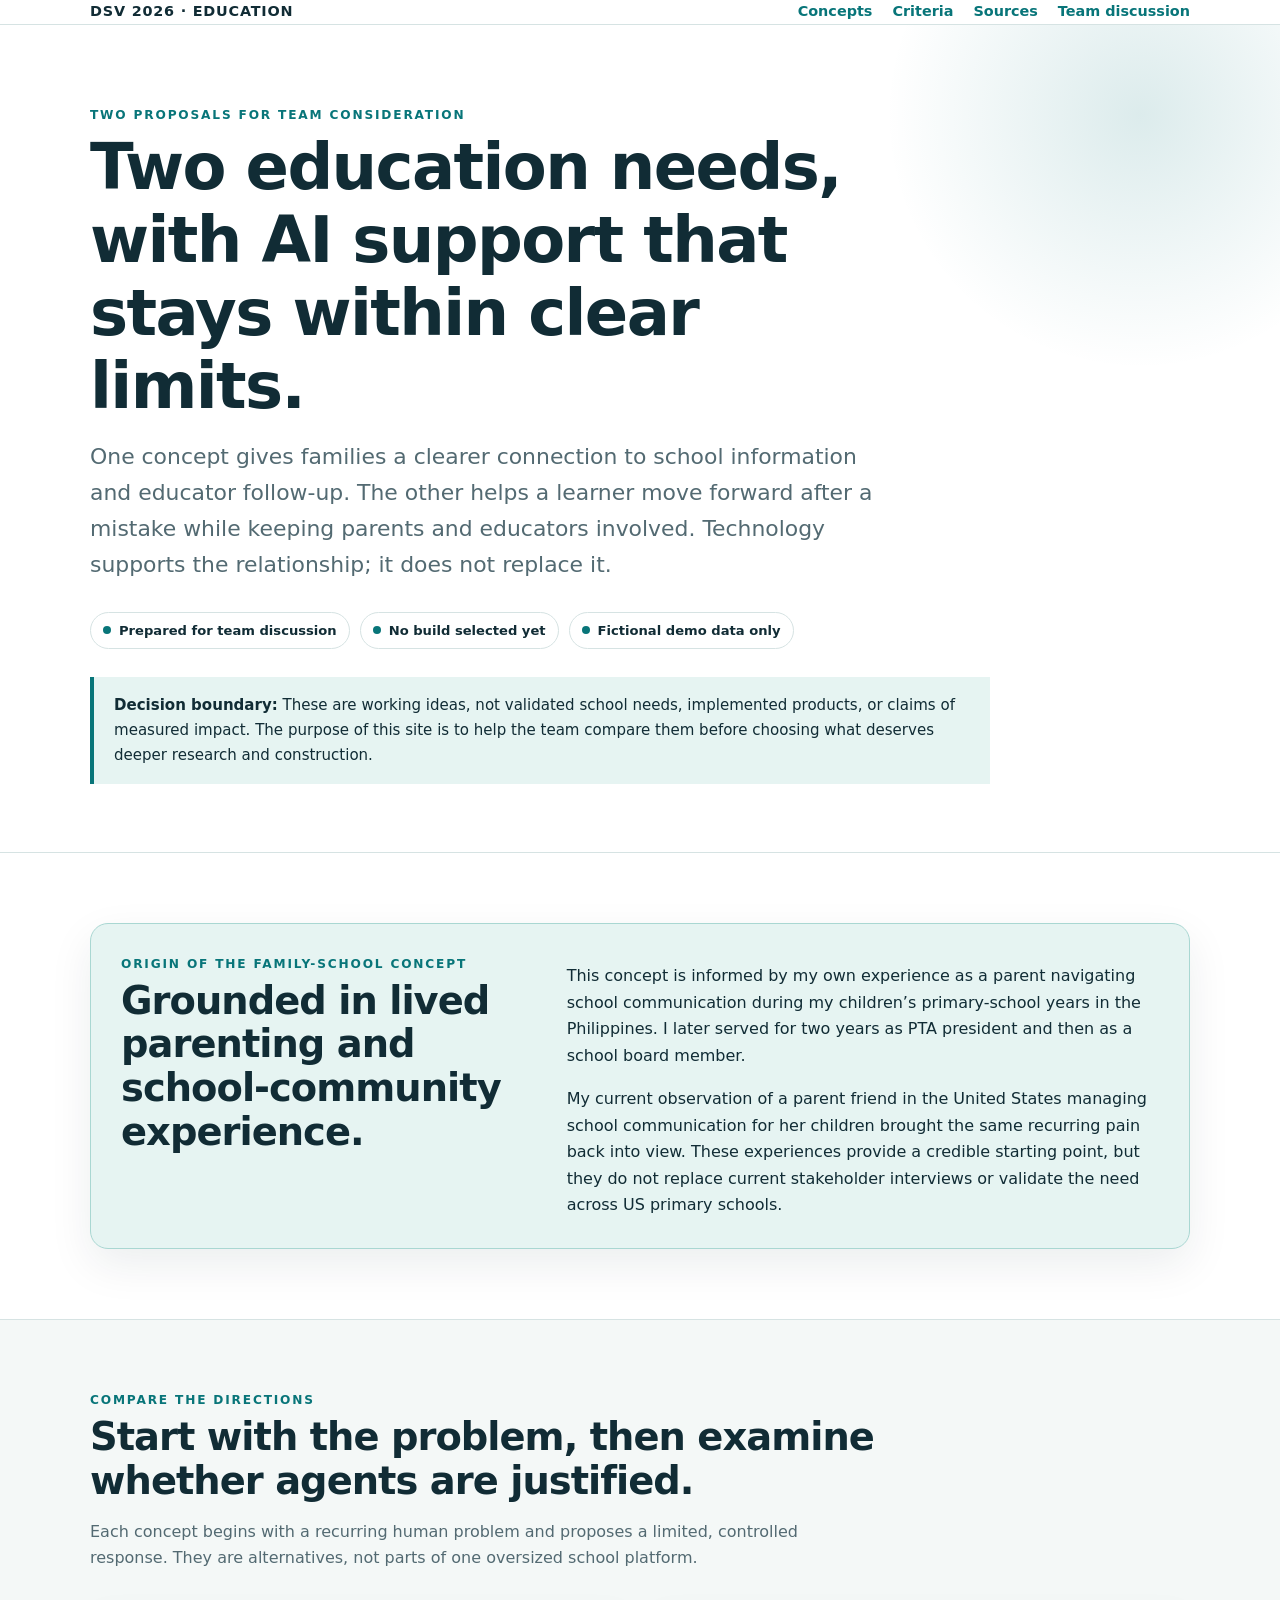
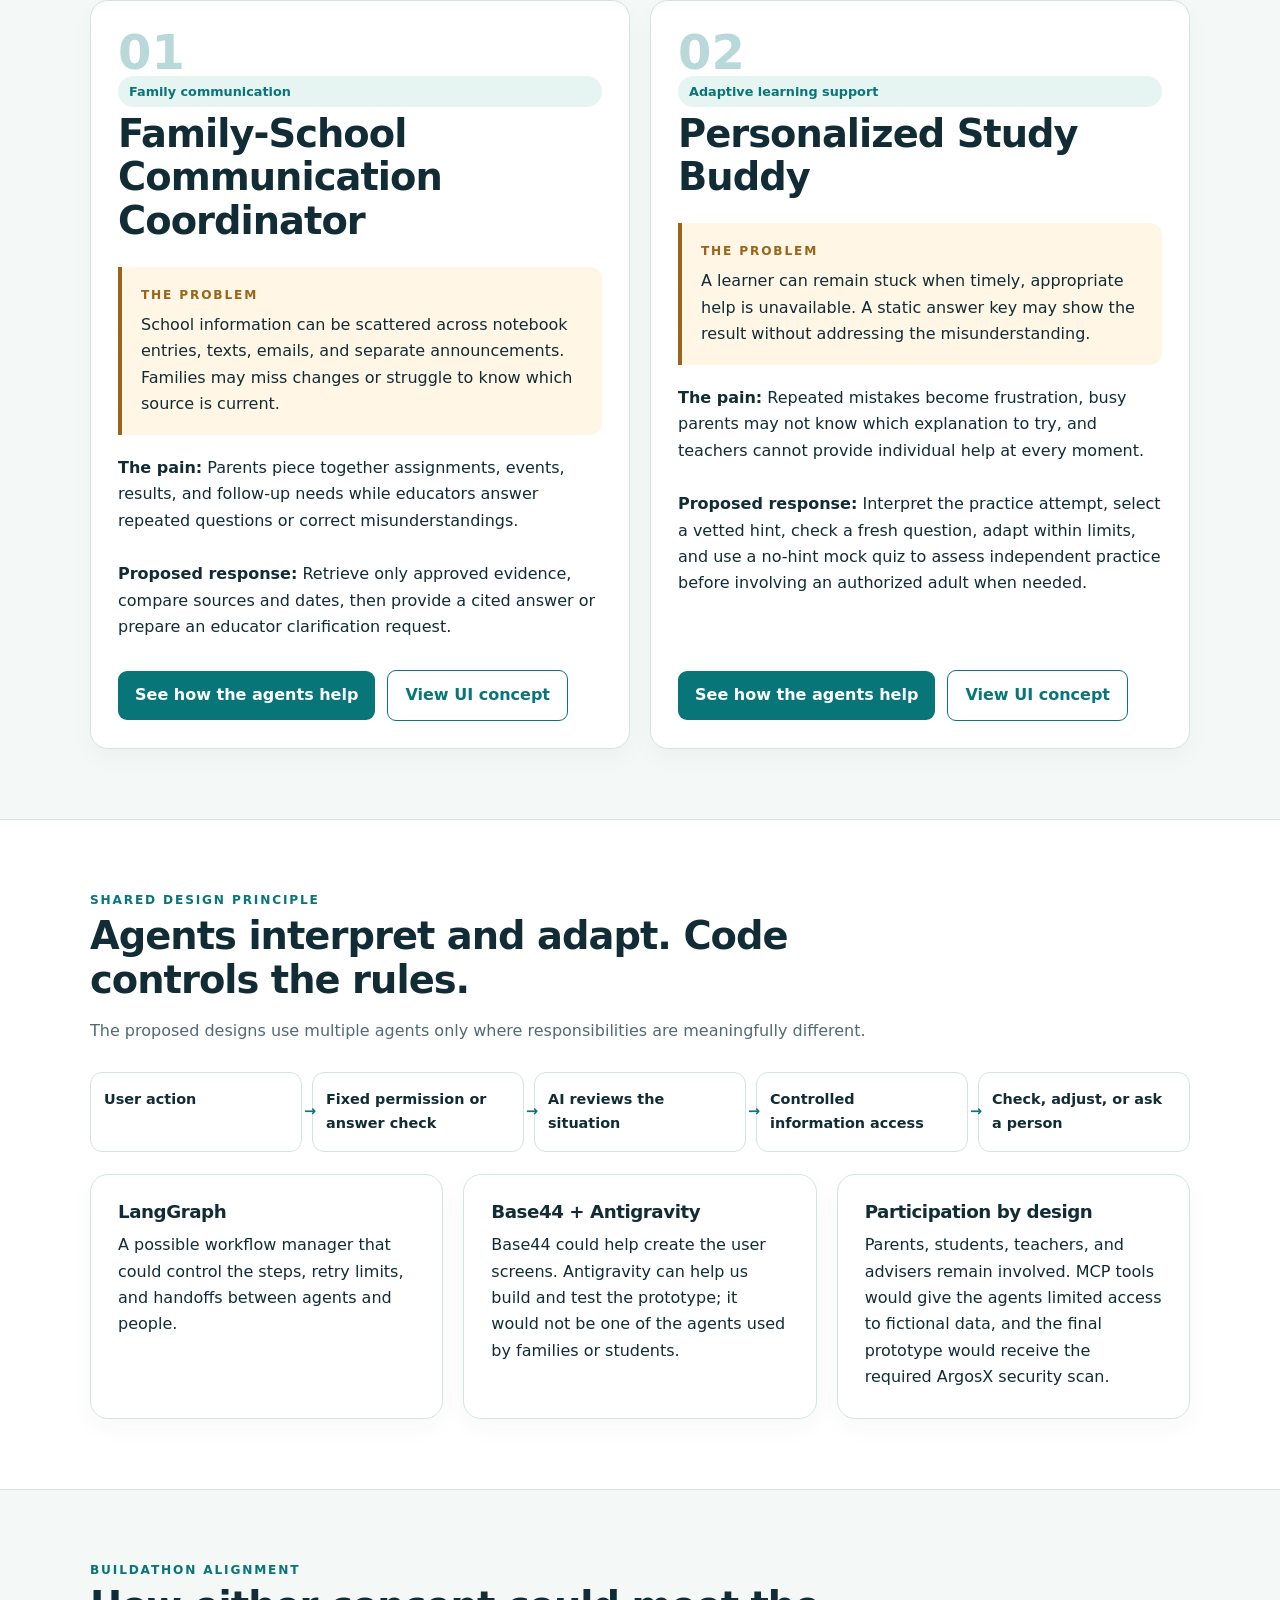
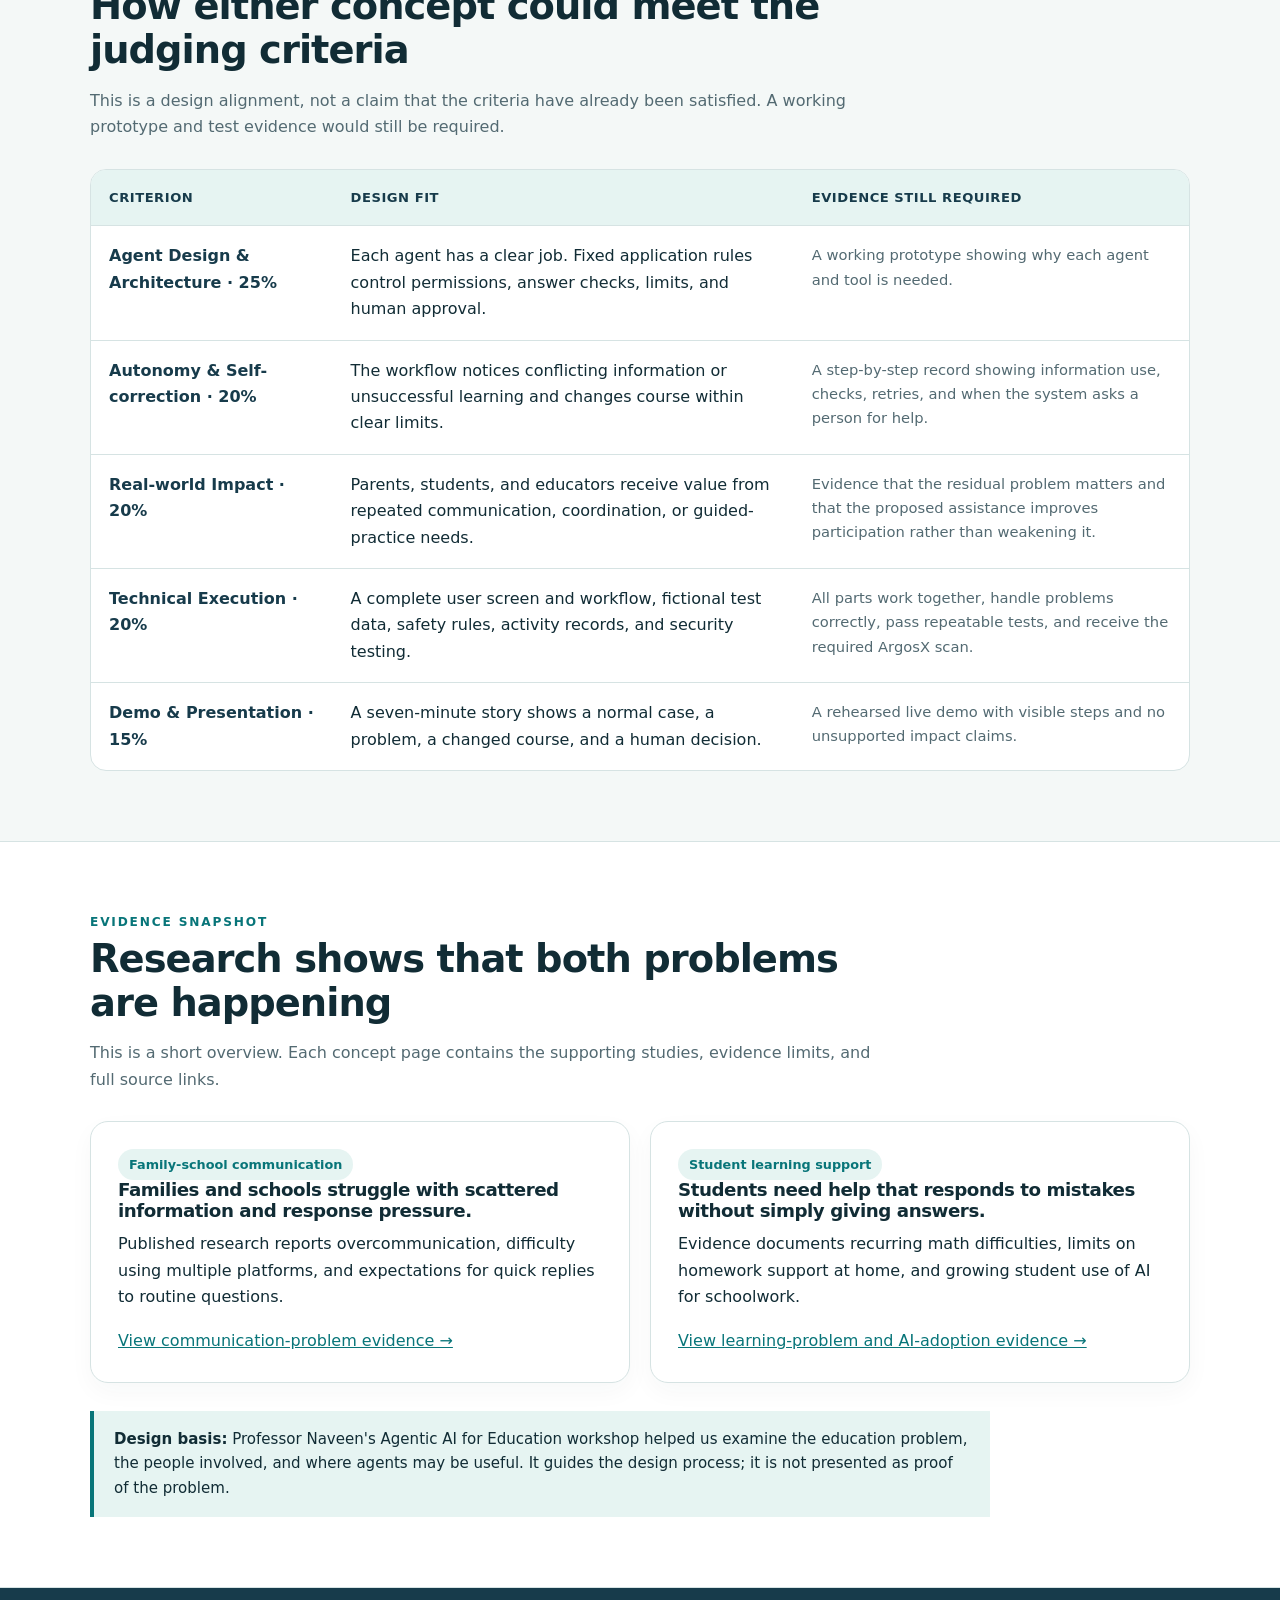
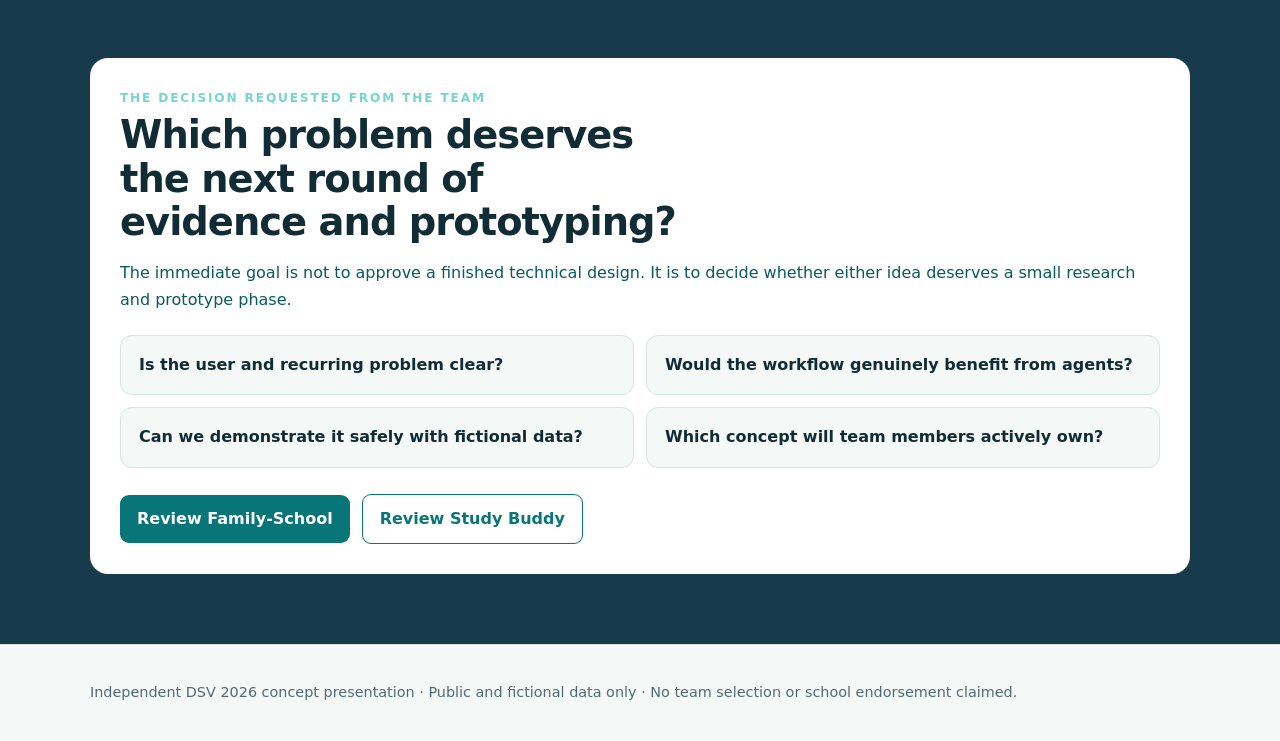
==== commit 45812378: "Simplify homepage hypothesis wording" ====
--- a/docs/index.html
+++ b/docs/index.html
@@ -26,7 +26,7 @@
           <span class="status">No build selected yet</span>
           <span class="status">Fictional demo data only</span>
         </div>
-        <div class="strip"><strong>Decision boundary:</strong> These are working hypotheses, not validated school needs, implemented products, or claims of measured impact. The purpose of this site is to help the team compare them before choosing what deserves deeper research and construction.</div>
+        <div class="strip"><strong>Decision boundary:</strong> These are working ideas, not validated school needs, implemented products, or claims of measured impact. The purpose of this site is to help the team compare them before choosing what deserves deeper research and construction.</div>
       </div>
     </section>
 
@@ -34,7 +34,7 @@
       <div class="wrap">
         <div class="perspective-card">
           <div>
-            <div class="eyebrow">Origin of the Family-School hypothesis</div>
+            <div class="eyebrow">Origin of the Family-School concept</div>
             <h2>Grounded in lived parenting and school-community experience.</h2>
           </div>
           <div>
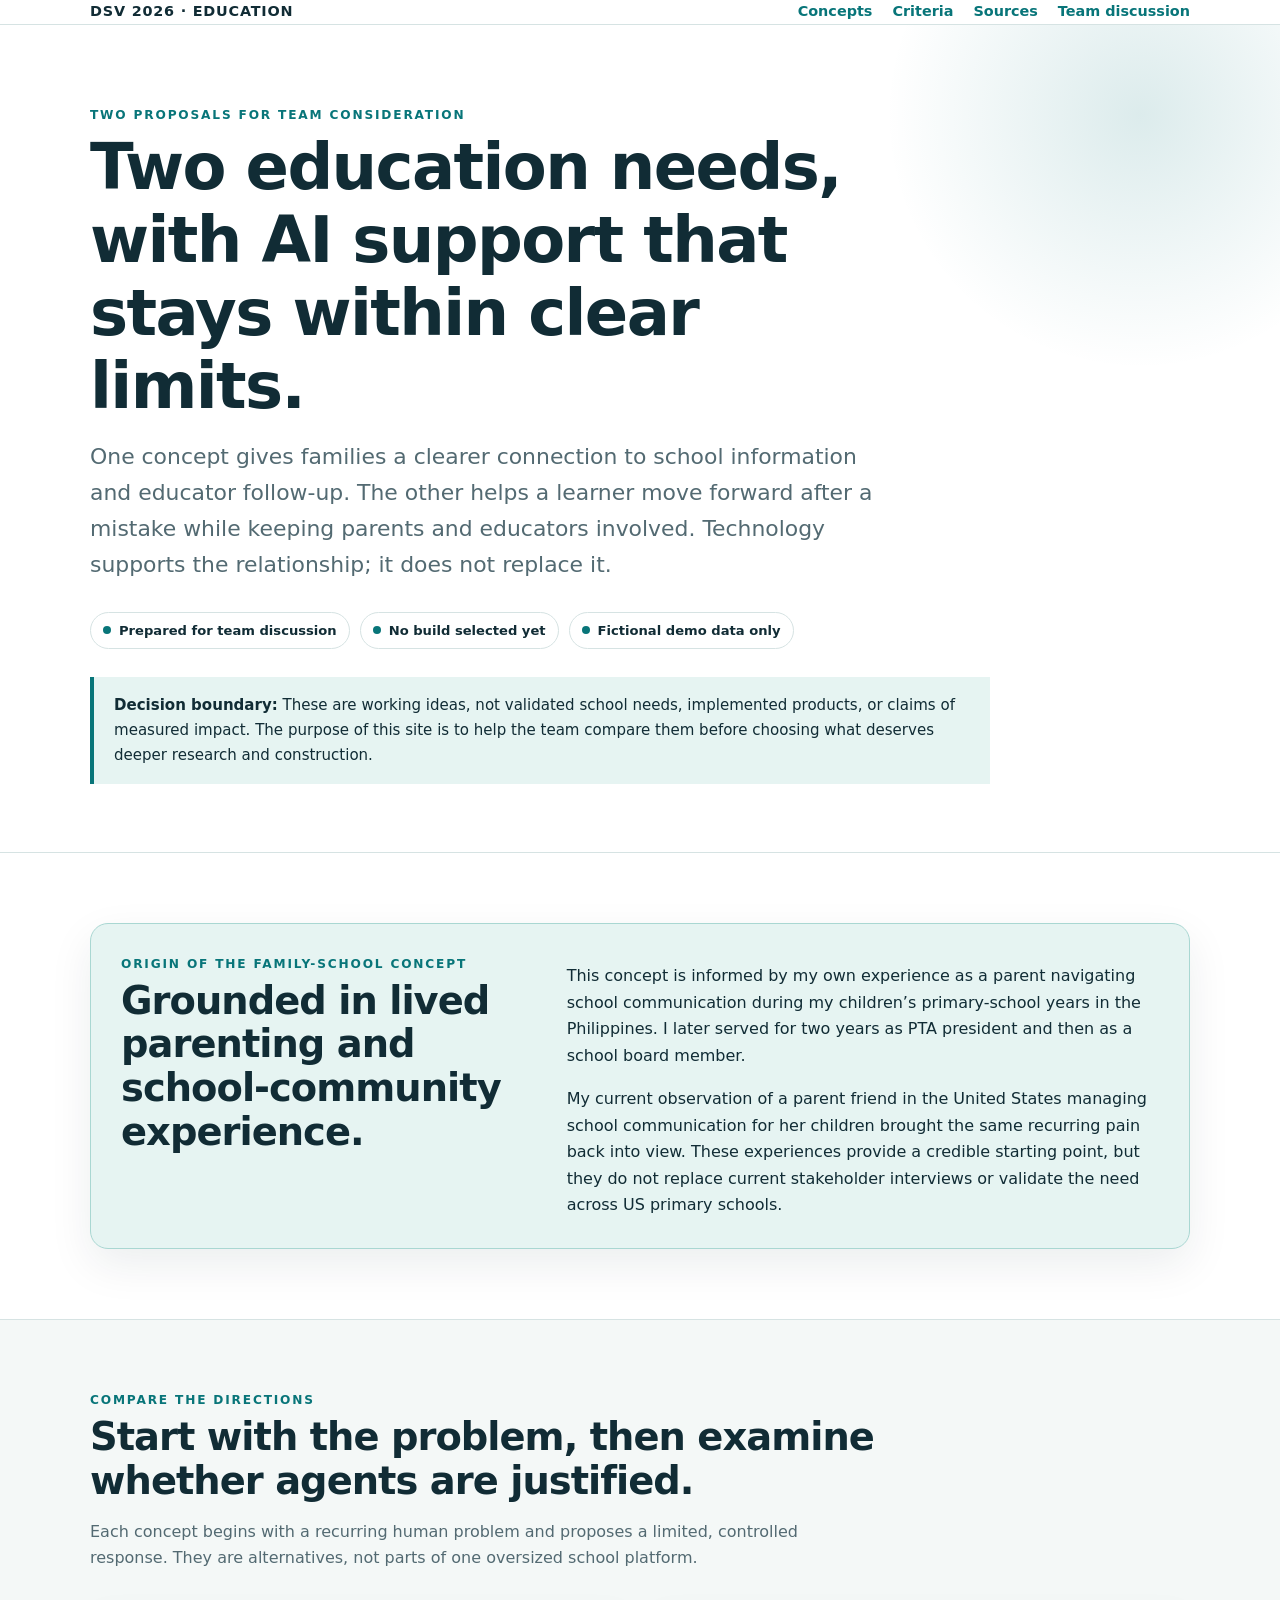
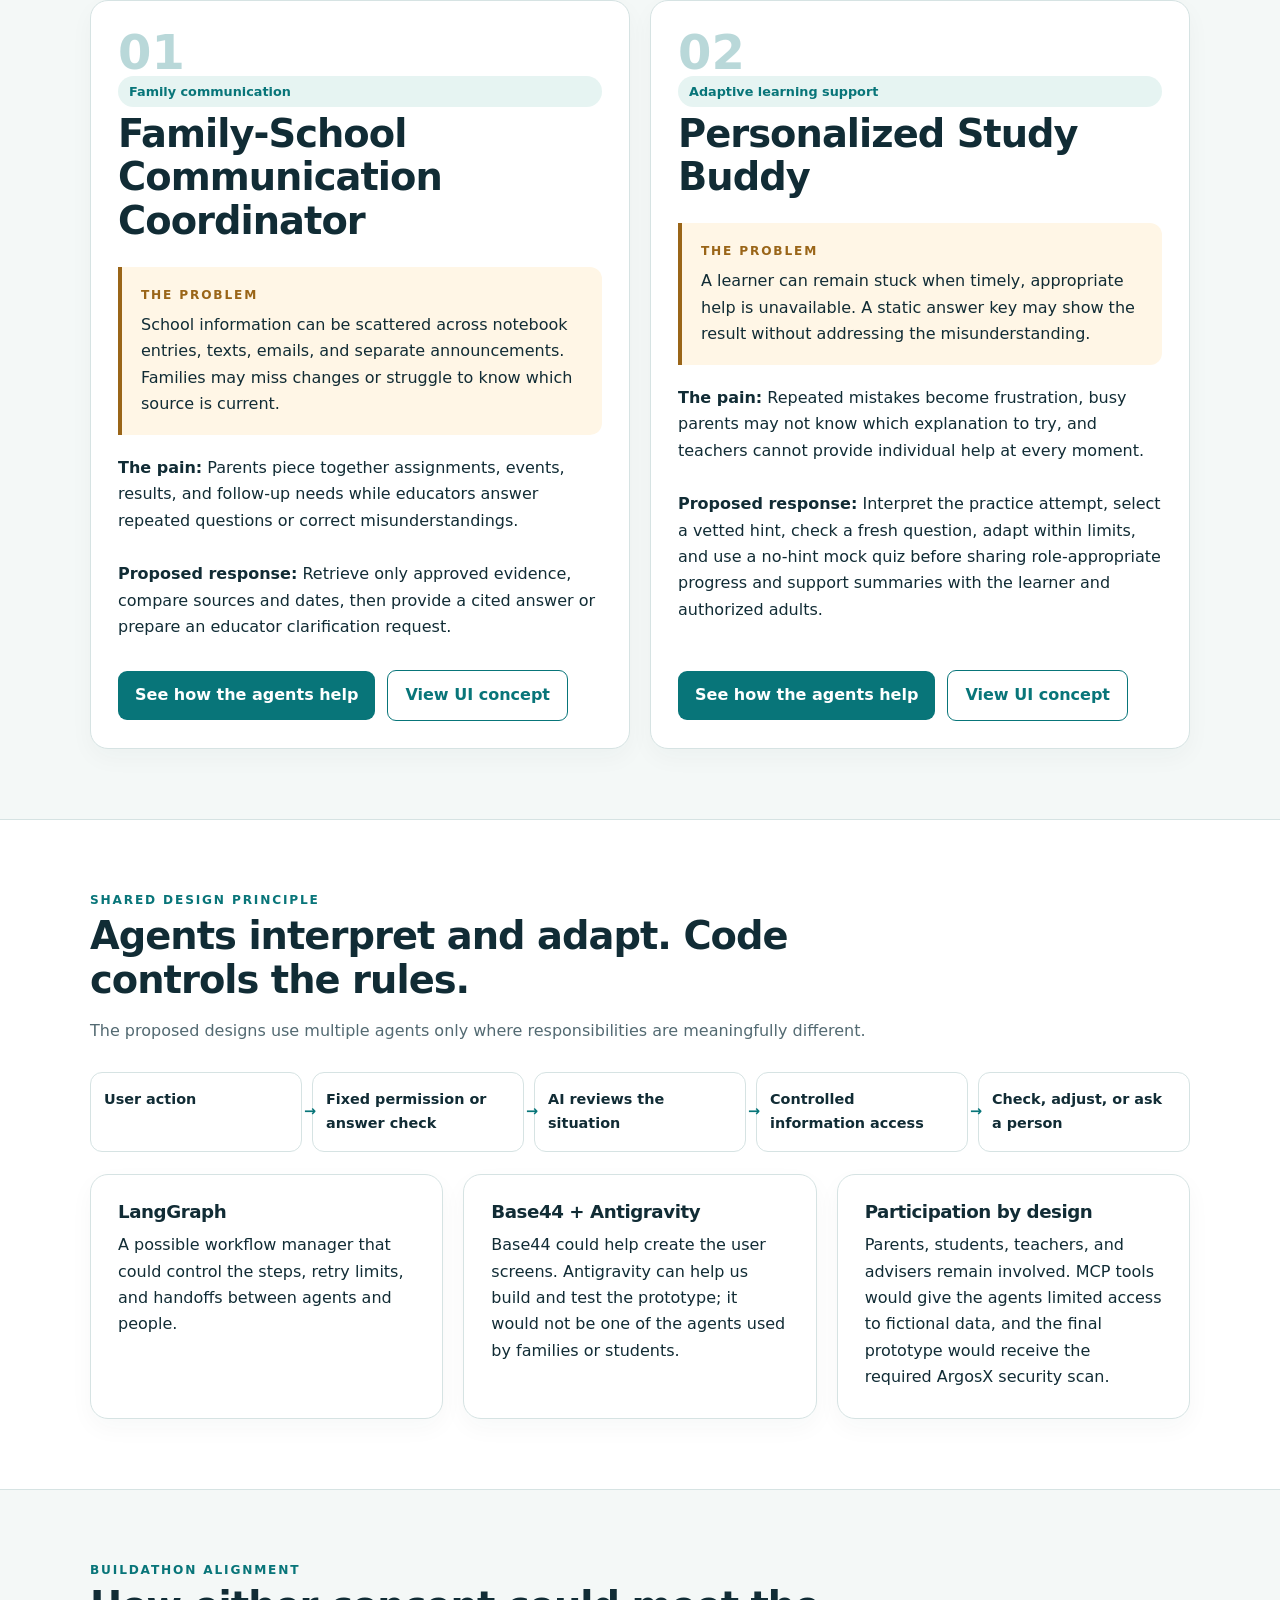
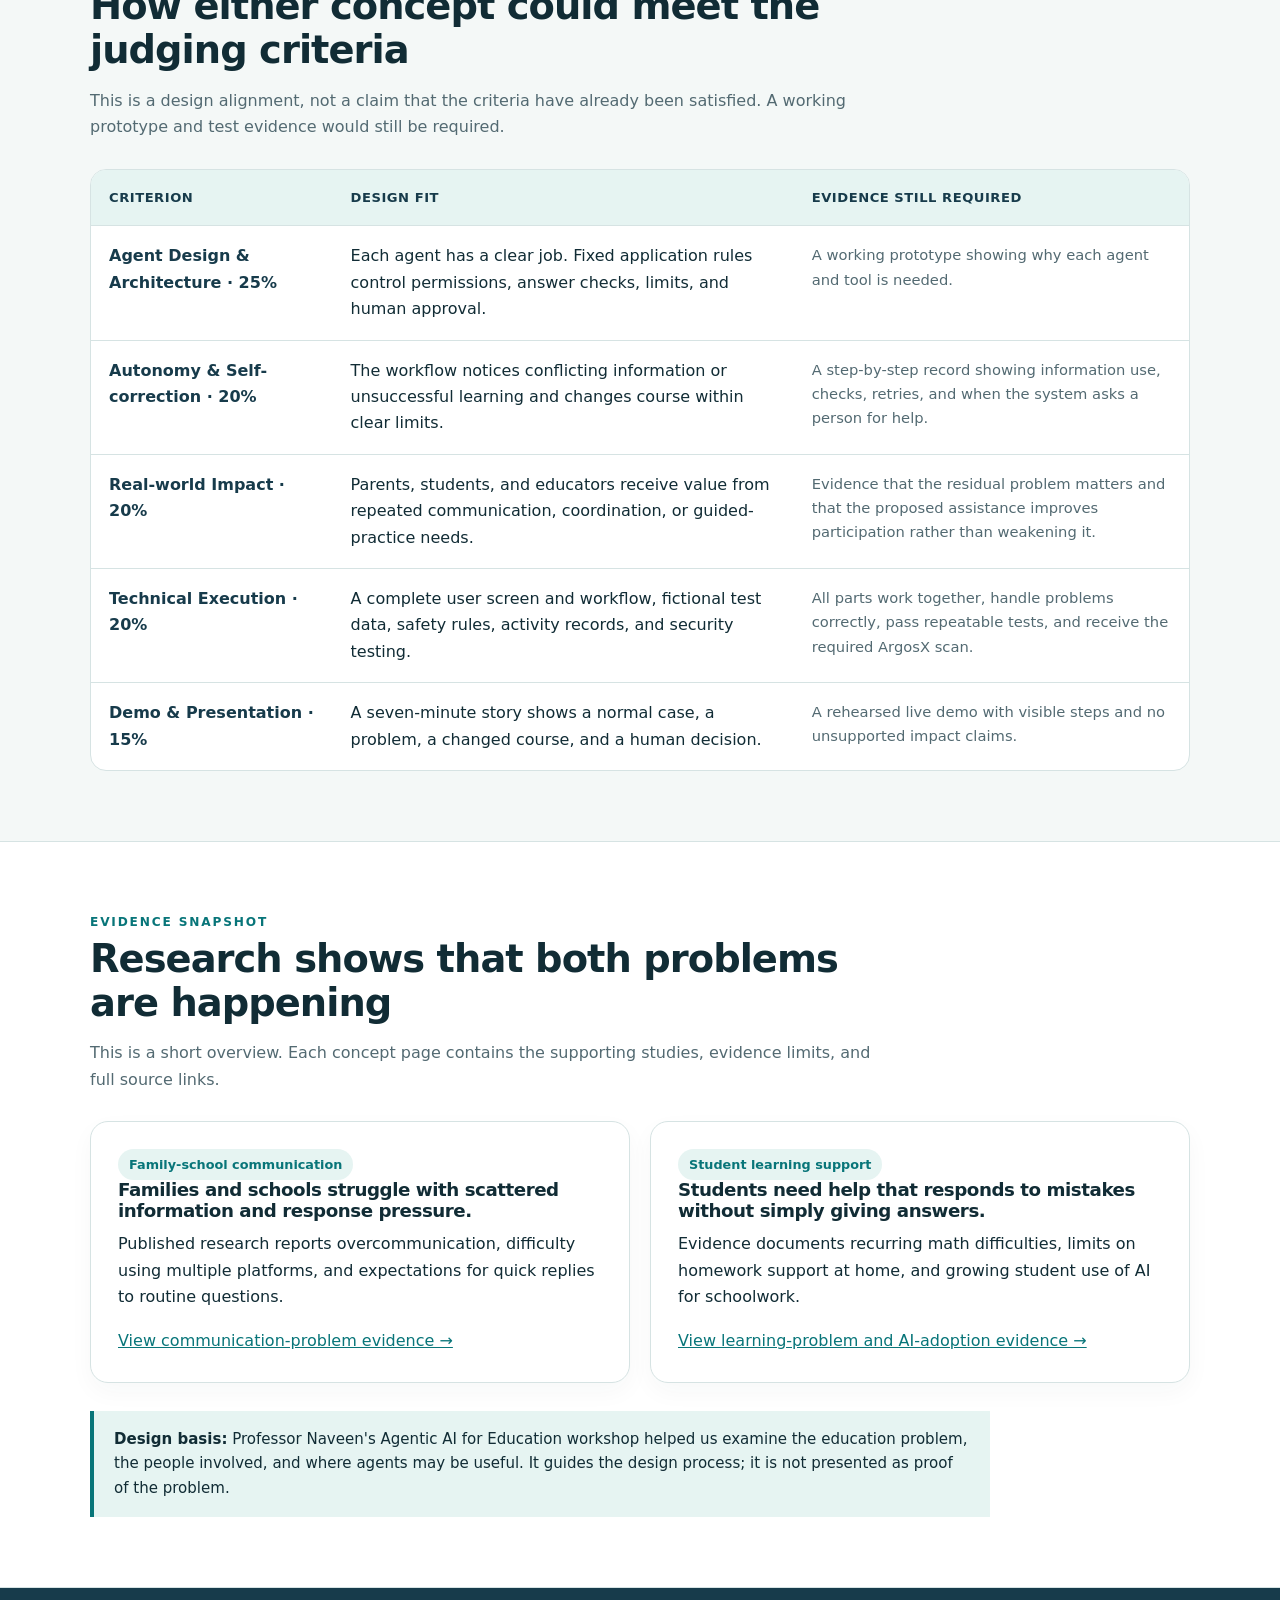
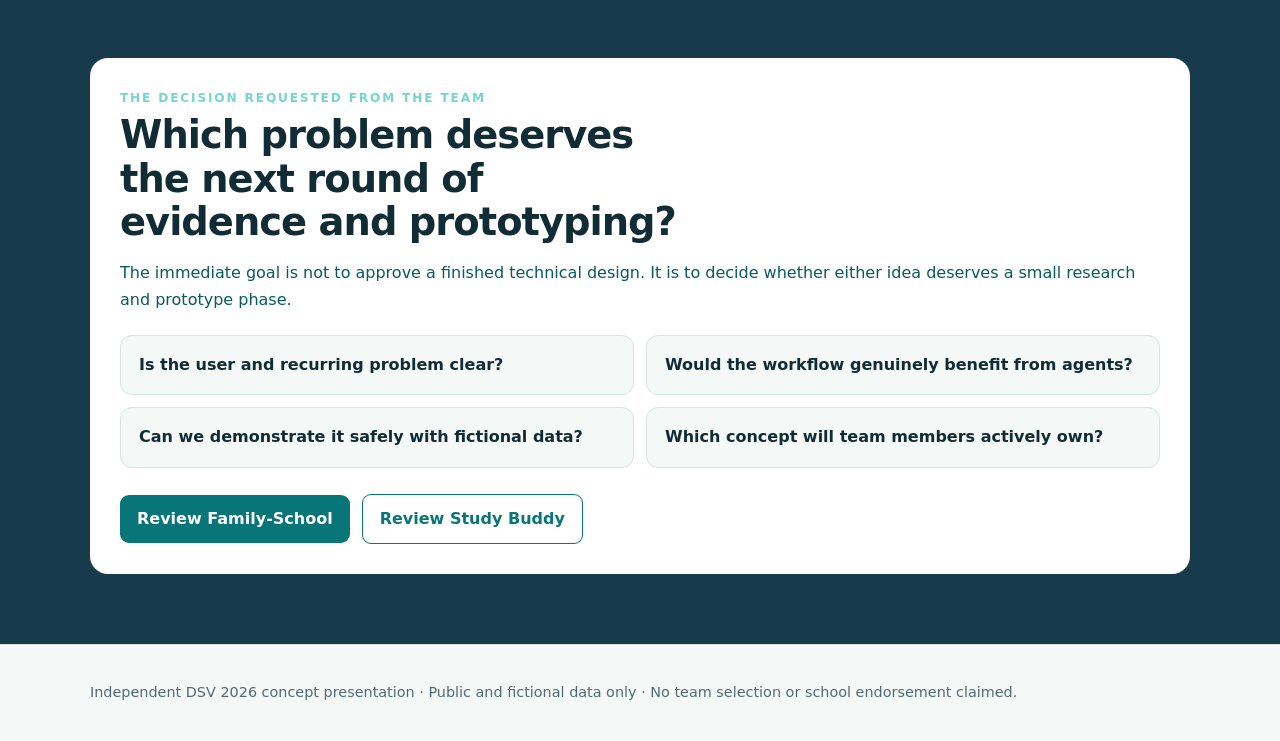
==== commit 7160a996: "Add Study Buddy accountability check-ins" ====
--- a/docs/index.html
+++ b/docs/index.html
@@ -69,7 +69,7 @@
             <h2>Personalized Study Buddy</h2>
             <div class="concept-problem"><div class="eyebrow">The problem</div><p>A learner can remain stuck when timely, appropriate help is unavailable. A static answer key may show the result without addressing the misunderstanding.</p></div>
             <p><strong>The pain:</strong> Repeated mistakes become frustration, busy parents may not know which explanation to try, and teachers cannot provide individual help at every moment.</p>
-            <p><strong>Proposed response:</strong> Interpret the practice attempt, select a vetted hint, check a fresh question, adapt within limits, and use a no-hint mock quiz to assess independent practice before involving an authorized adult when needed.</p>
+            <p><strong>Proposed response:</strong> Interpret the practice attempt, select a vetted hint, check a fresh question, adapt within limits, and use a no-hint mock quiz before sharing role-appropriate progress and support summaries with the learner and authorized adults.</p>
             <div class="actions"><a class="button" href="concepts/study-buddy.html">See how the agents help</a><a class="button secondary" href="ui-designs/index.html#study-buddy">View UI concept</a></div>
           </article>
         </div>
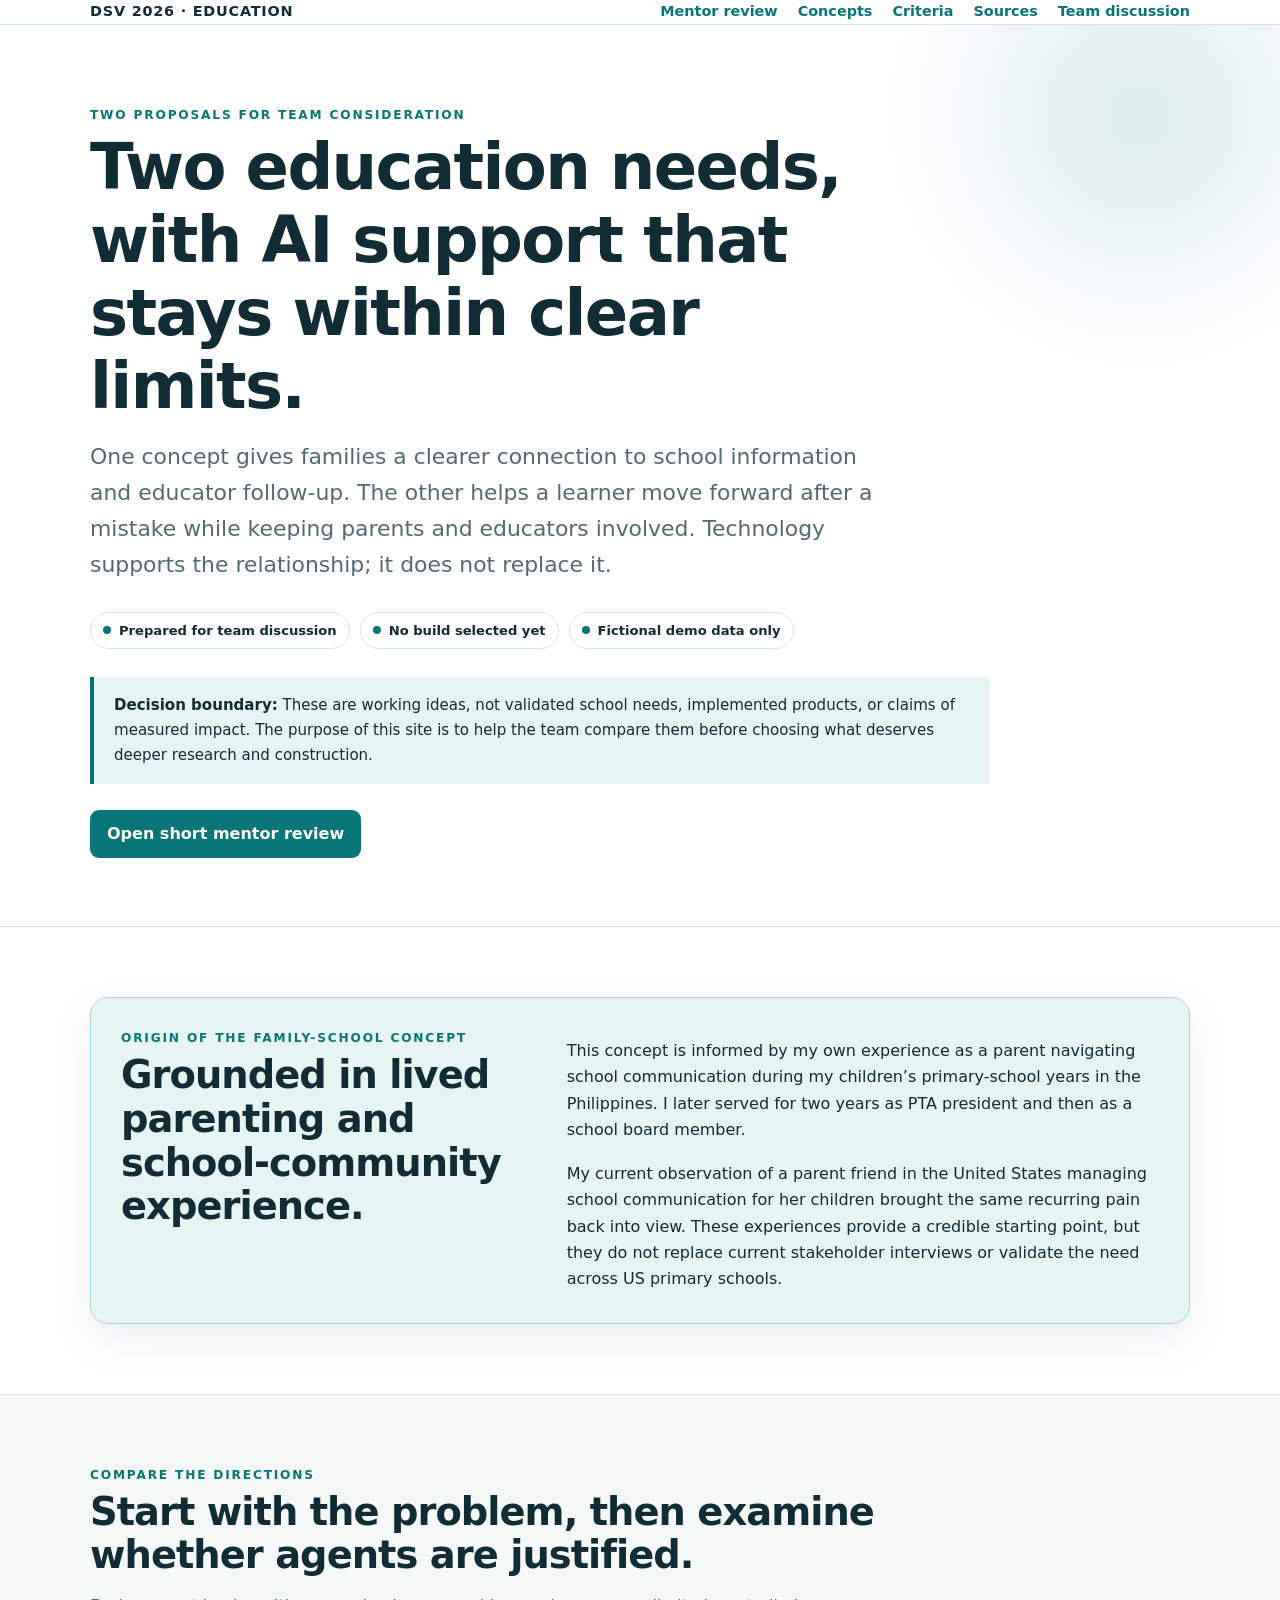
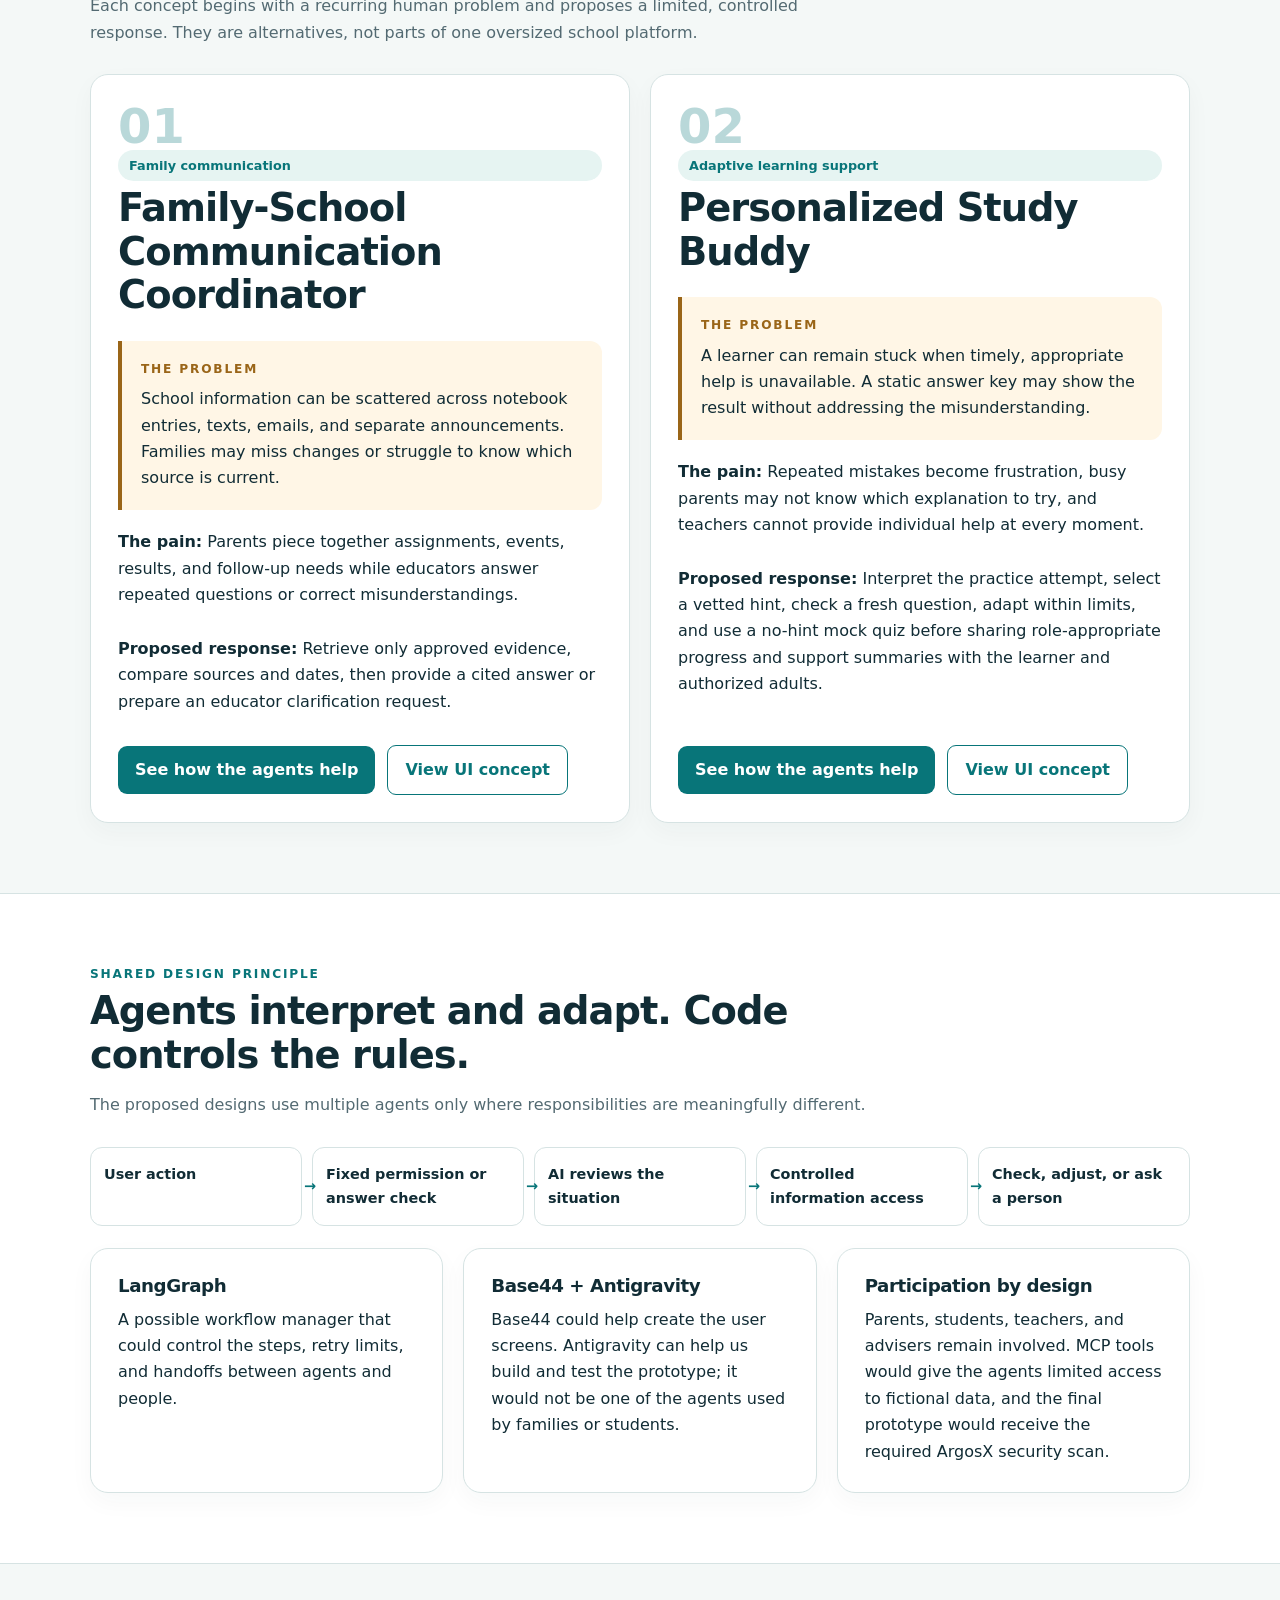
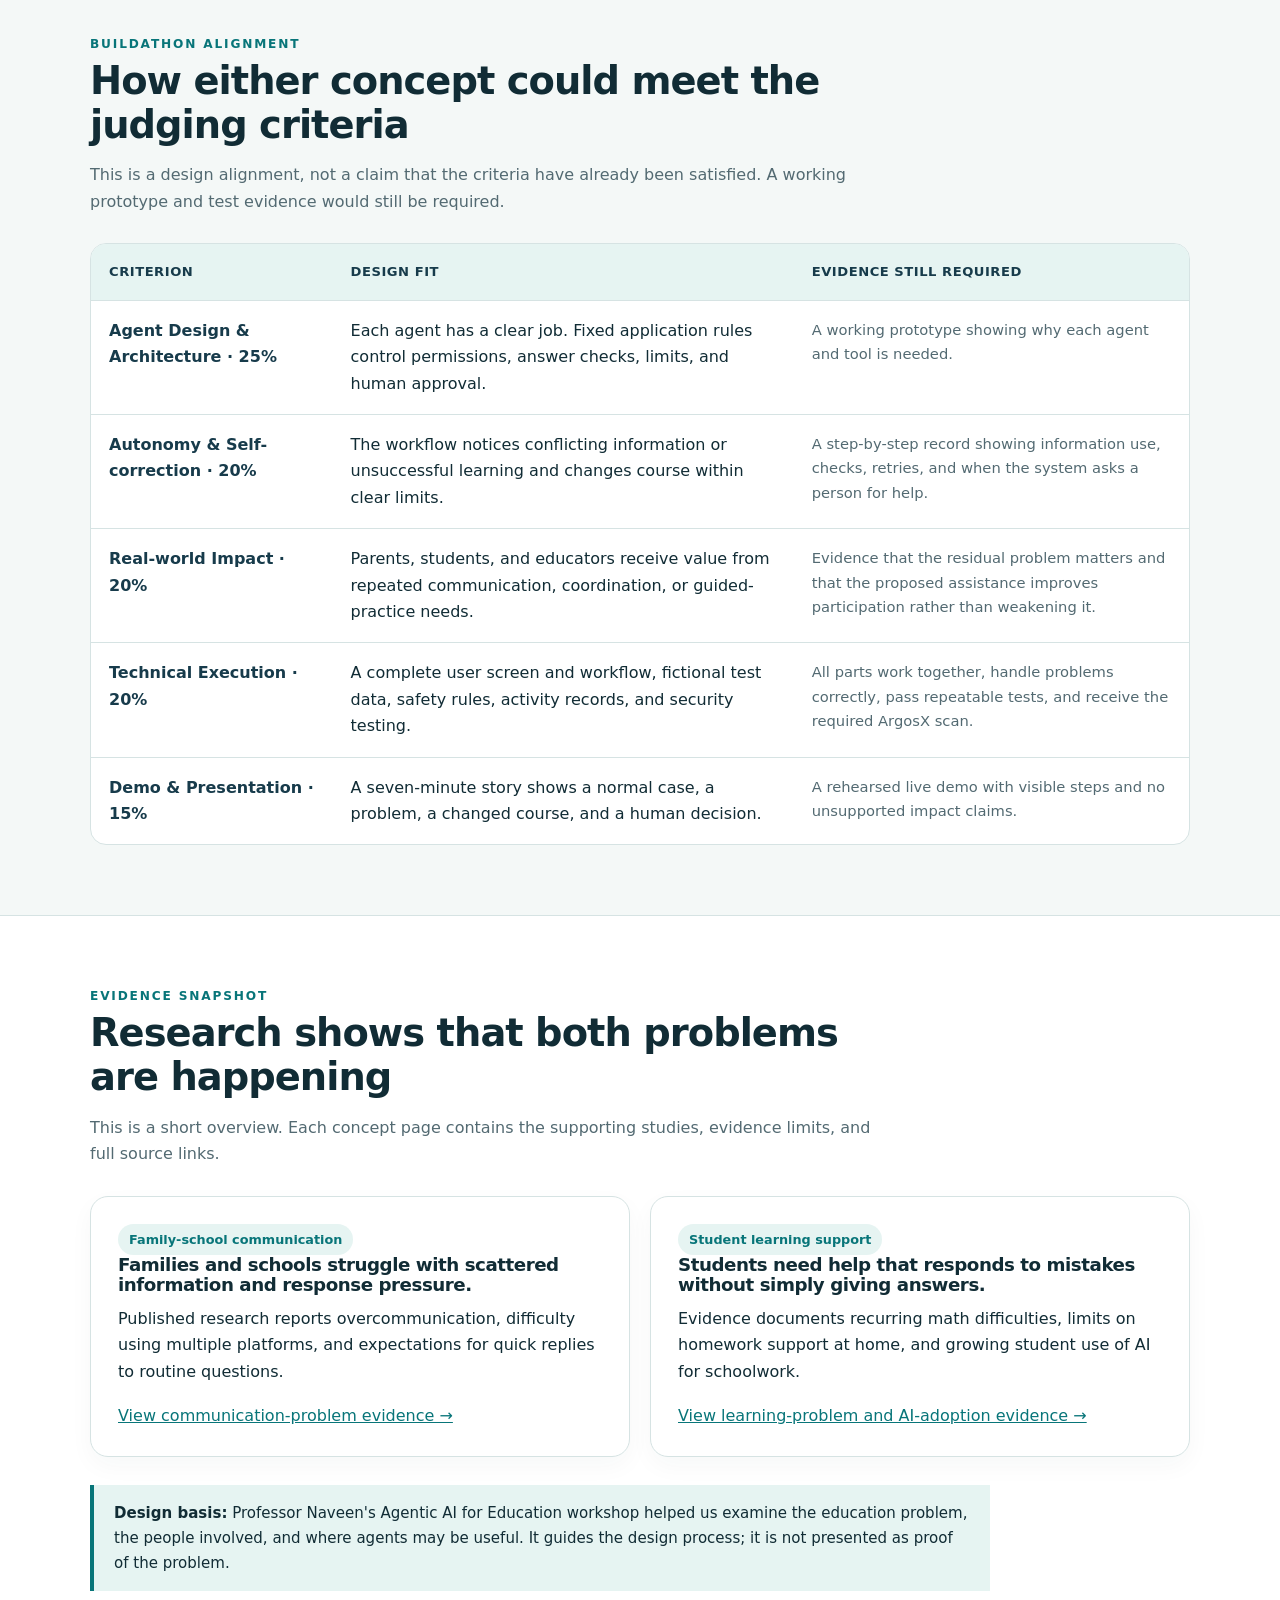
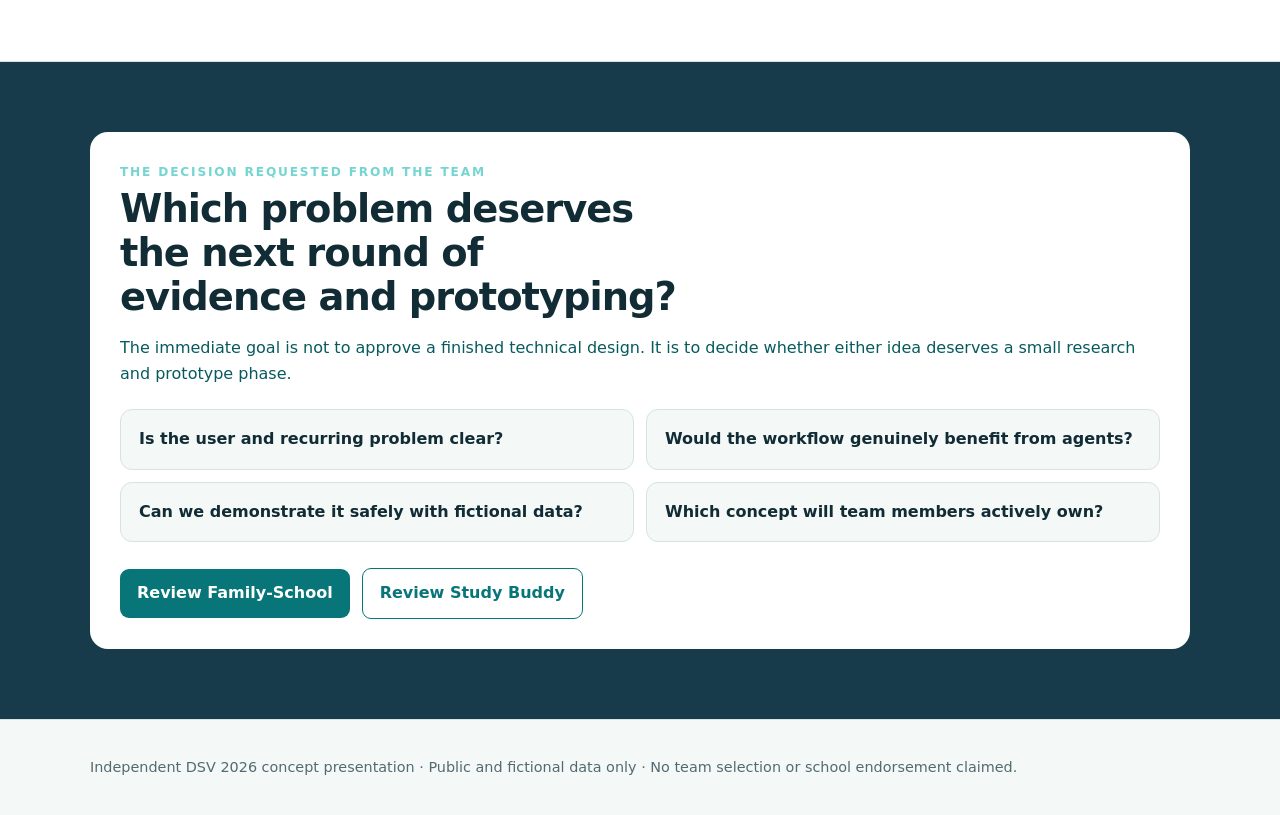
==== commit cb8ca651: "Add concise mentor concept review" ====
--- a/docs/index.html
+++ b/docs/index.html
@@ -11,7 +11,7 @@
   <header class="site">
     <nav class="wrap" aria-label="Primary navigation">
       <a class="brand" href="index.html">DSV 2026 · Education</a>
-      <div class="nav-links"><a href="#concepts">Concepts</a><a href="#criteria">Criteria</a><a href="#sources">Sources</a><a href="#discussion">Team discussion</a></div>
+      <div class="nav-links"><a href="mentor-review.html">Mentor review</a><a href="#concepts">Concepts</a><a href="#criteria">Criteria</a><a href="#sources">Sources</a><a href="#discussion">Team discussion</a></div>
     </nav>
   </header>
 
@@ -27,6 +27,7 @@
           <span class="status">Fictional demo data only</span>
         </div>
         <div class="strip"><strong>Decision boundary:</strong> These are working ideas, not validated school needs, implemented products, or claims of measured impact. The purpose of this site is to help the team compare them before choosing what deserves deeper research and construction.</div>
+        <div class="actions"><a class="button" href="mentor-review.html">Open short mentor review</a></div>
       </div>
     </section>
 
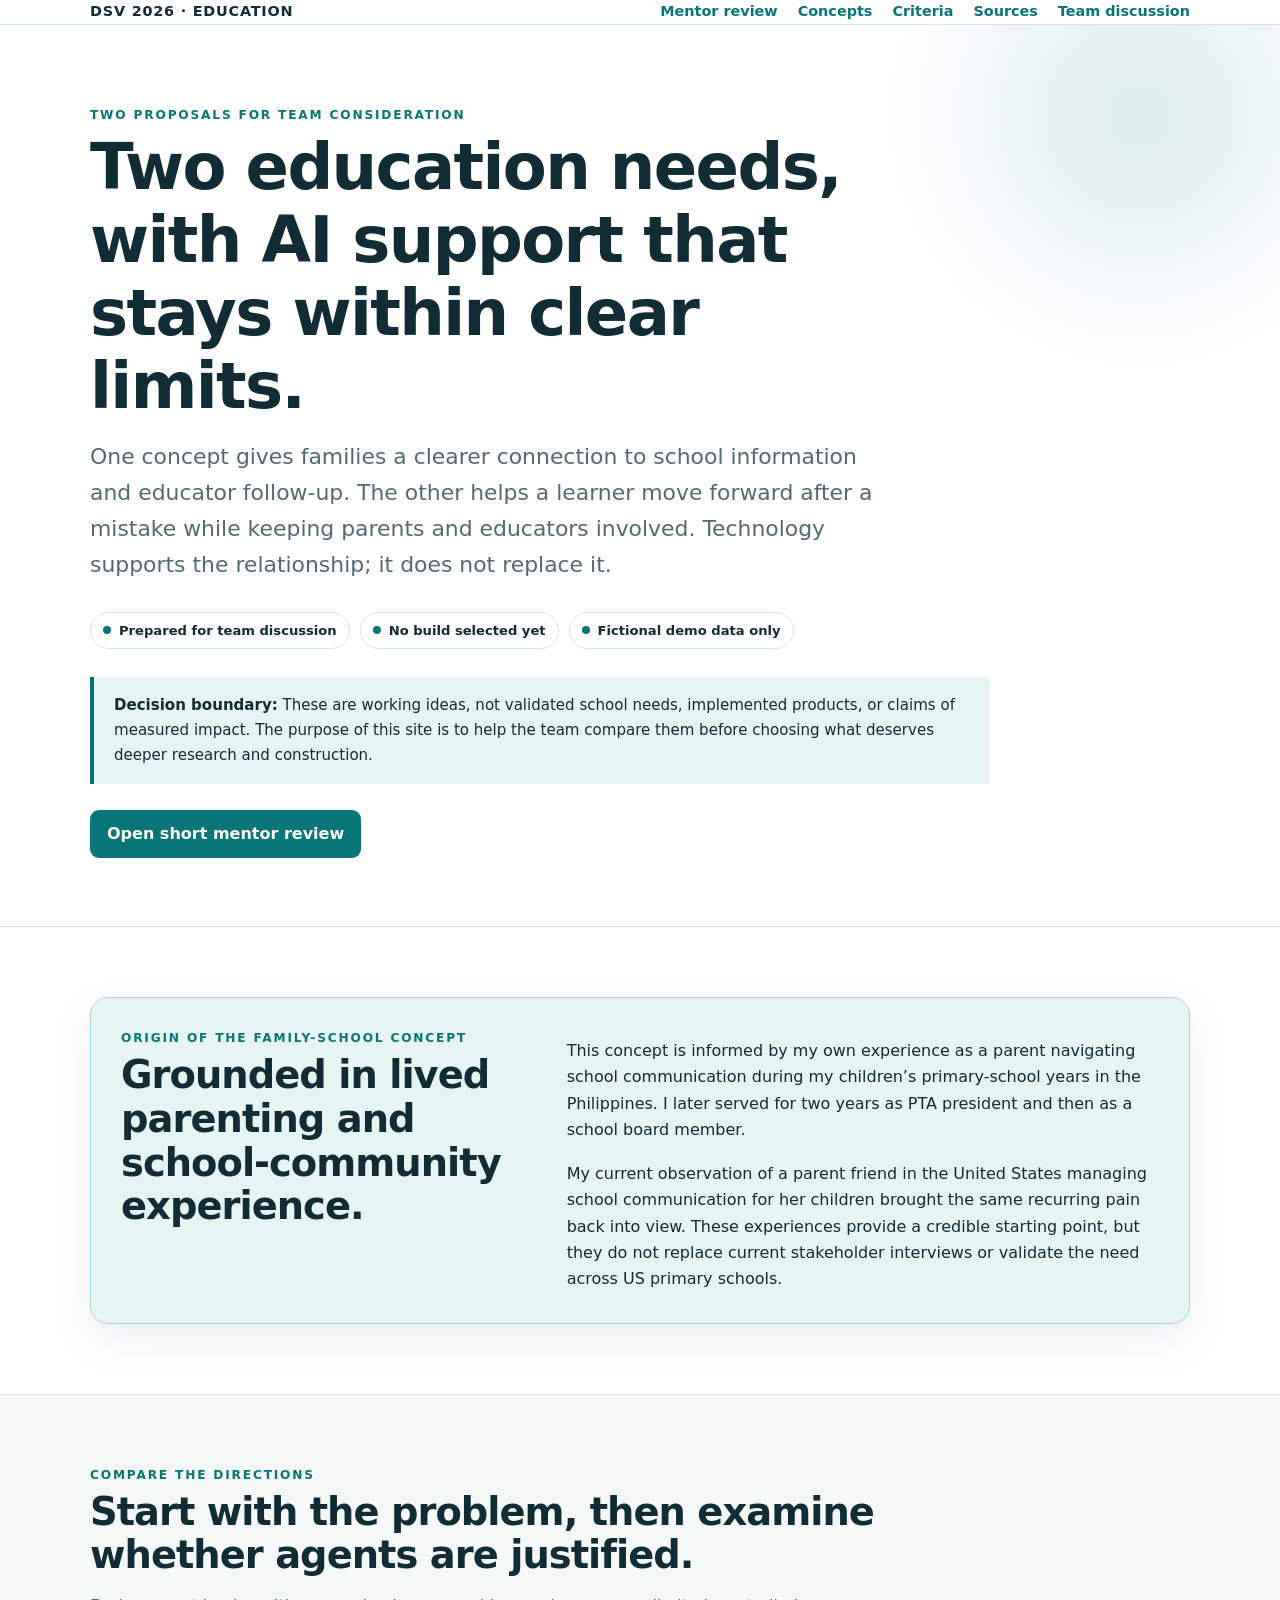
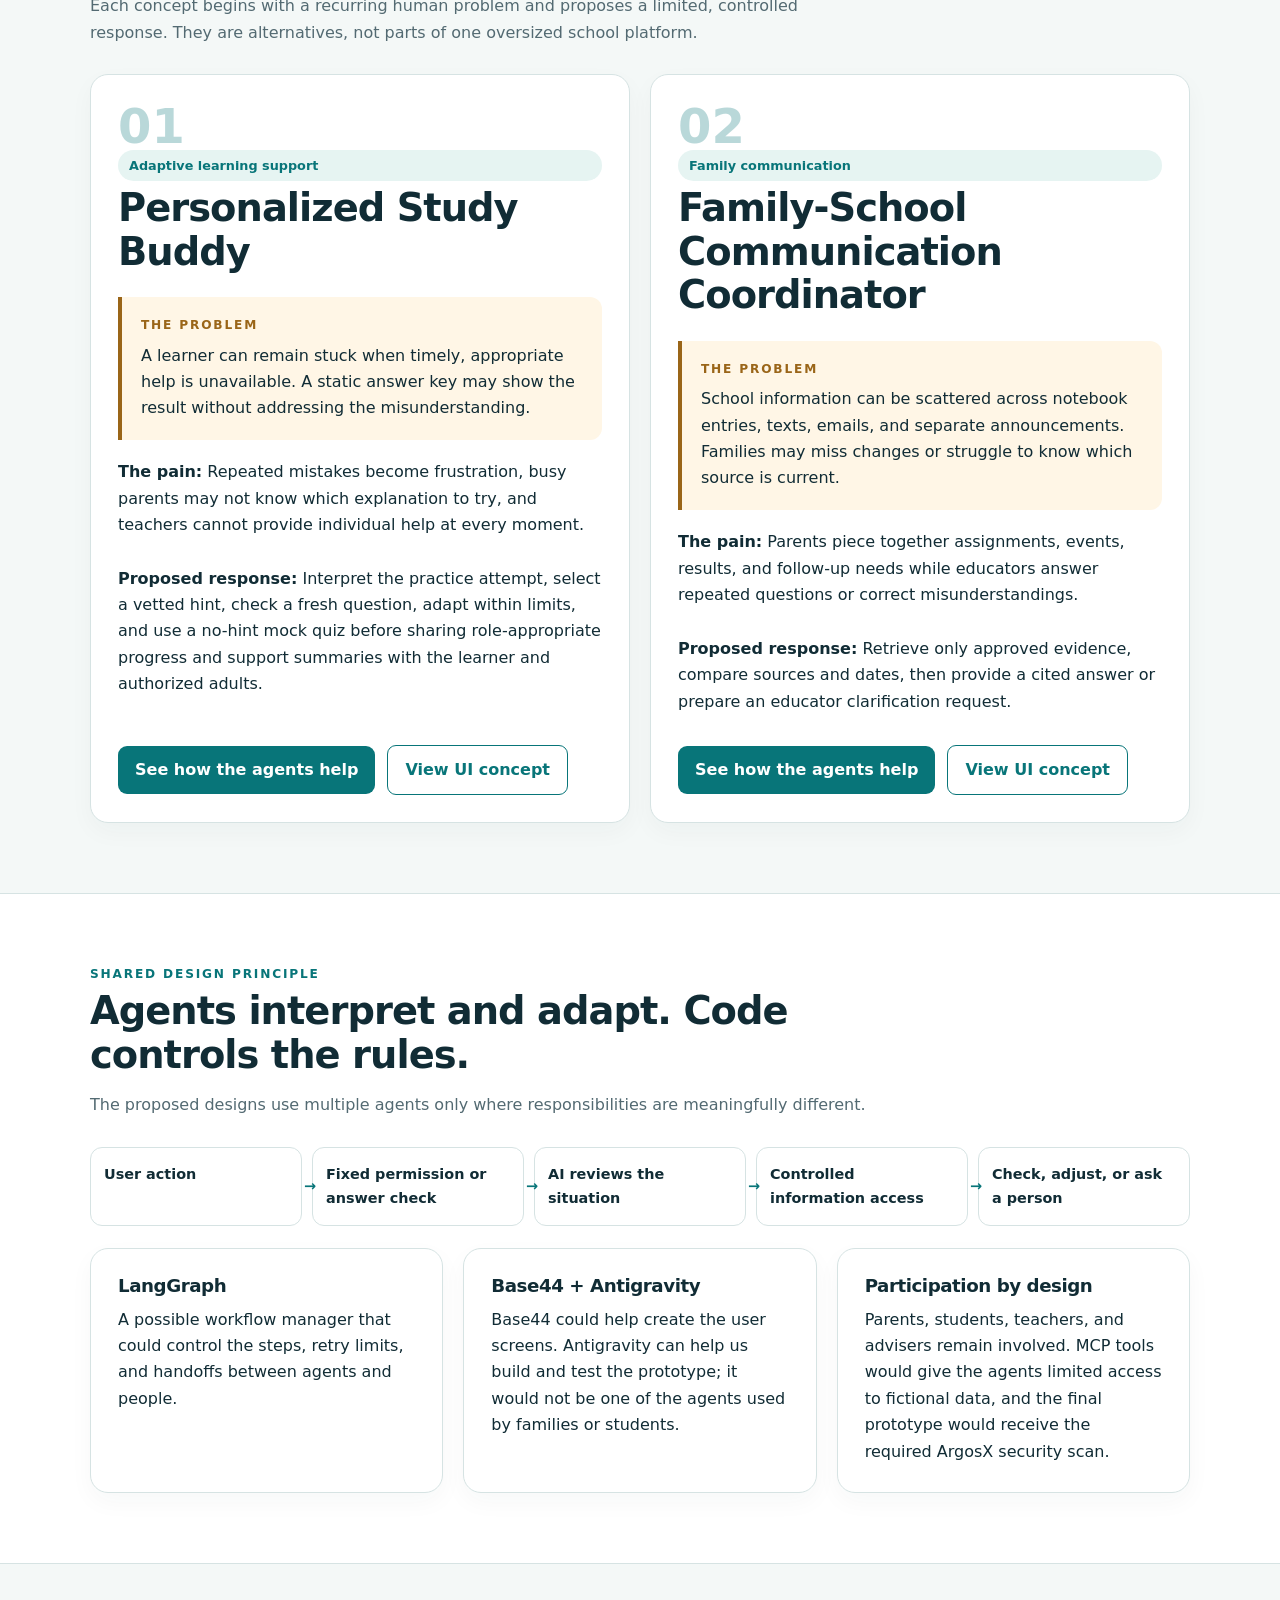
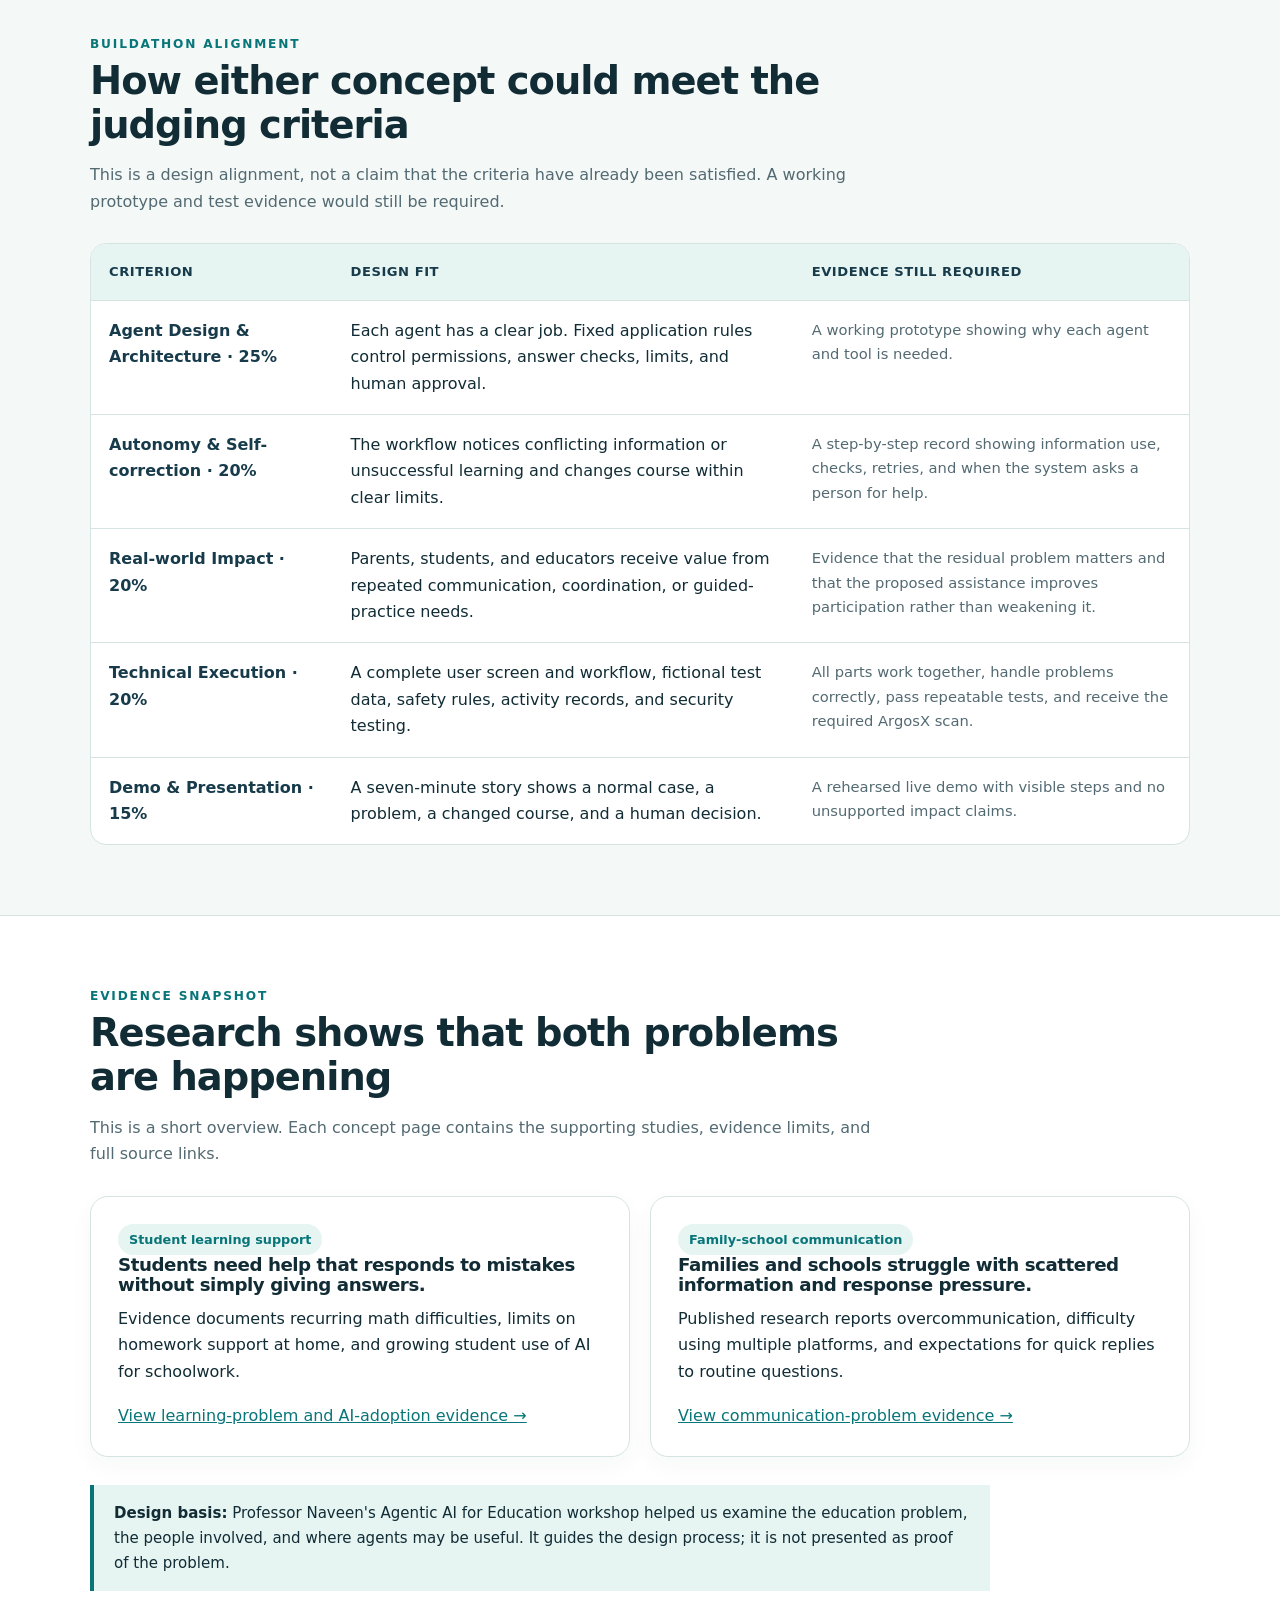
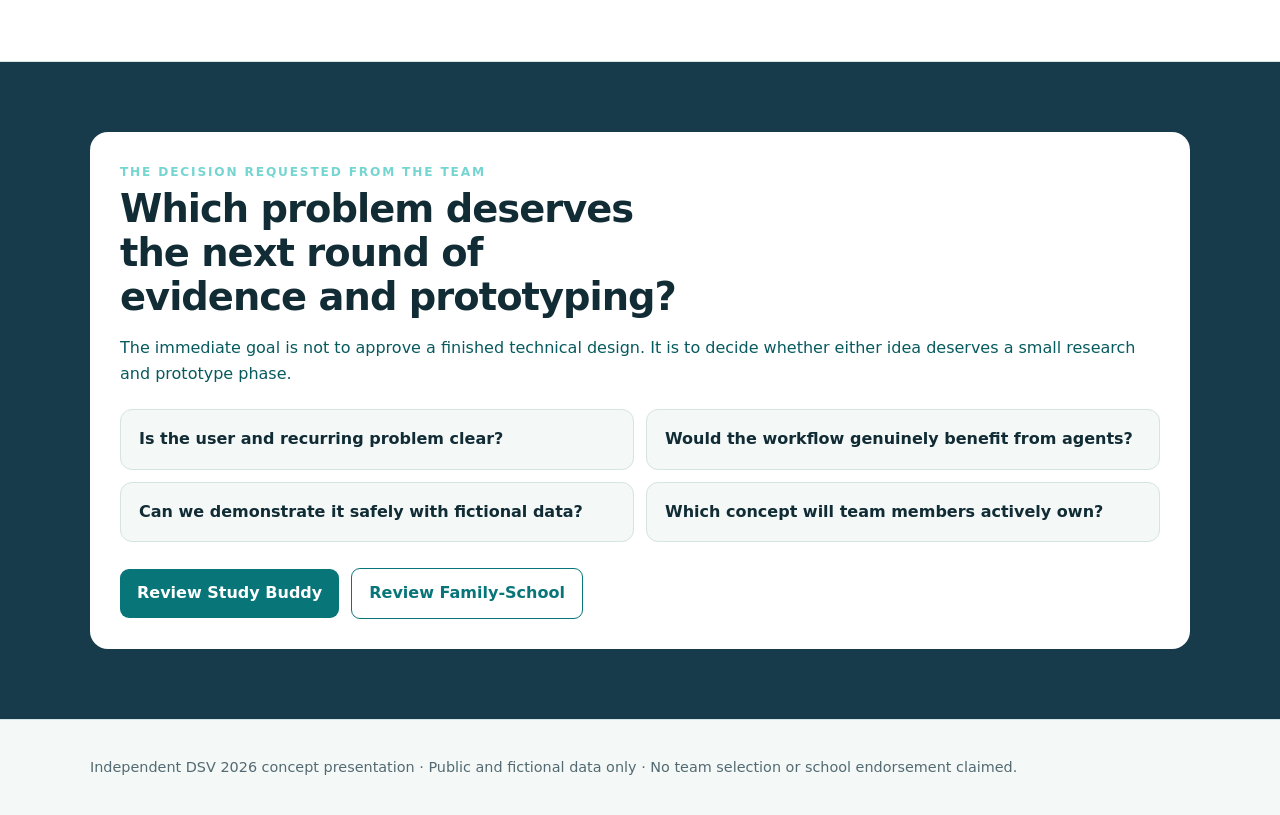
==== commit 3d072956: "Align concept order with mentor review" ====
--- a/docs/index.html
+++ b/docs/index.html
@@ -56,22 +56,22 @@
         <div class="grid">
           <article class="card concept-card">
             <div class="concept-number">01</div>
+            <span class="tag">Adaptive learning support</span>
+            <h2>Personalized Study Buddy</h2>
+            <div class="concept-problem"><div class="eyebrow">The problem</div><p>A learner can remain stuck when timely, appropriate help is unavailable. A static answer key may show the result without addressing the misunderstanding.</p></div>
+            <p><strong>The pain:</strong> Repeated mistakes become frustration, busy parents may not know which explanation to try, and teachers cannot provide individual help at every moment.</p>
+            <p><strong>Proposed response:</strong> Interpret the practice attempt, select a vetted hint, check a fresh question, adapt within limits, and use a no-hint mock quiz before sharing role-appropriate progress and support summaries with the learner and authorized adults.</p>
+            <div class="actions"><a class="button" href="concepts/study-buddy.html">See how the agents help</a><a class="button secondary" href="ui-designs/index.html#study-buddy">View UI concept</a></div>
+          </article>
+
+          <article class="card concept-card">
+            <div class="concept-number">02</div>
             <span class="tag">Family communication</span>
             <h2>Family-School Communication Coordinator</h2>
             <div class="concept-problem"><div class="eyebrow">The problem</div><p>School information can be scattered across notebook entries, texts, emails, and separate announcements. Families may miss changes or struggle to know which source is current.</p></div>
             <p><strong>The pain:</strong> Parents piece together assignments, events, results, and follow-up needs while educators answer repeated questions or correct misunderstandings.</p>
             <p><strong>Proposed response:</strong> Retrieve only approved evidence, compare sources and dates, then provide a cited answer or prepare an educator clarification request.</p>
             <div class="actions"><a class="button" href="concepts/family-school.html">See how the agents help</a><a class="button secondary" href="ui-designs/index.html#family-school">View UI concept</a></div>
-          </article>
-
-          <article class="card concept-card">
-            <div class="concept-number">02</div>
-            <span class="tag">Adaptive learning support</span>
-            <h2>Personalized Study Buddy</h2>
-            <div class="concept-problem"><div class="eyebrow">The problem</div><p>A learner can remain stuck when timely, appropriate help is unavailable. A static answer key may show the result without addressing the misunderstanding.</p></div>
-            <p><strong>The pain:</strong> Repeated mistakes become frustration, busy parents may not know which explanation to try, and teachers cannot provide individual help at every moment.</p>
-            <p><strong>Proposed response:</strong> Interpret the practice attempt, select a vetted hint, check a fresh question, adapt within limits, and use a no-hint mock quiz before sharing role-appropriate progress and support summaries with the learner and authorized adults.</p>
-            <div class="actions"><a class="button" href="concepts/study-buddy.html">See how the agents help</a><a class="button secondary" href="ui-designs/index.html#study-buddy">View UI concept</a></div>
           </article>
         </div>
       </div>
@@ -126,16 +126,16 @@
         </div>
         <div class="grid">
           <article class="card">
+            <span class="tag">Student learning support</span>
+            <h3>Students need help that responds to mistakes without simply giving answers.</h3>
+            <p>Evidence documents recurring math difficulties, limits on homework support at home, and growing student use of AI for schoolwork.</p>
+            <p><a href="concepts/study-buddy.html#validation">View learning-problem and AI-adoption evidence →</a></p>
+          </article>
+          <article class="card">
             <span class="tag">Family-school communication</span>
             <h3>Families and schools struggle with scattered information and response pressure.</h3>
             <p>Published research reports overcommunication, difficulty using multiple platforms, and expectations for quick replies to routine questions.</p>
             <p><a href="concepts/family-school.html#validation">View communication-problem evidence →</a></p>
-          </article>
-          <article class="card">
-            <span class="tag">Student learning support</span>
-            <h3>Students need help that responds to mistakes without simply giving answers.</h3>
-            <p>Evidence documents recurring math difficulties, limits on homework support at home, and growing student use of AI for schoolwork.</p>
-            <p><a href="concepts/study-buddy.html#validation">View learning-problem and AI-adoption evidence →</a></p>
           </article>
         </div>
         <div class="strip"><strong>Design basis:</strong> Professor Naveen's Agentic AI for Education workshop helped us examine the education problem, the people involved, and where agents may be useful. It guides the design process; it is not presented as proof of the problem.</div>
@@ -154,7 +154,7 @@
             <div class="question">Can we demonstrate it safely with fictional data?</div>
             <div class="question">Which concept will team members actively own?</div>
           </div>
-          <div class="actions"><a class="button" href="concepts/family-school.html">Review Family-School</a><a class="button secondary" href="concepts/study-buddy.html">Review Study Buddy</a></div>
+          <div class="actions"><a class="button" href="concepts/study-buddy.html">Review Study Buddy</a><a class="button secondary" href="concepts/family-school.html">Review Family-School</a></div>
         </div>
       </div>
     </section>
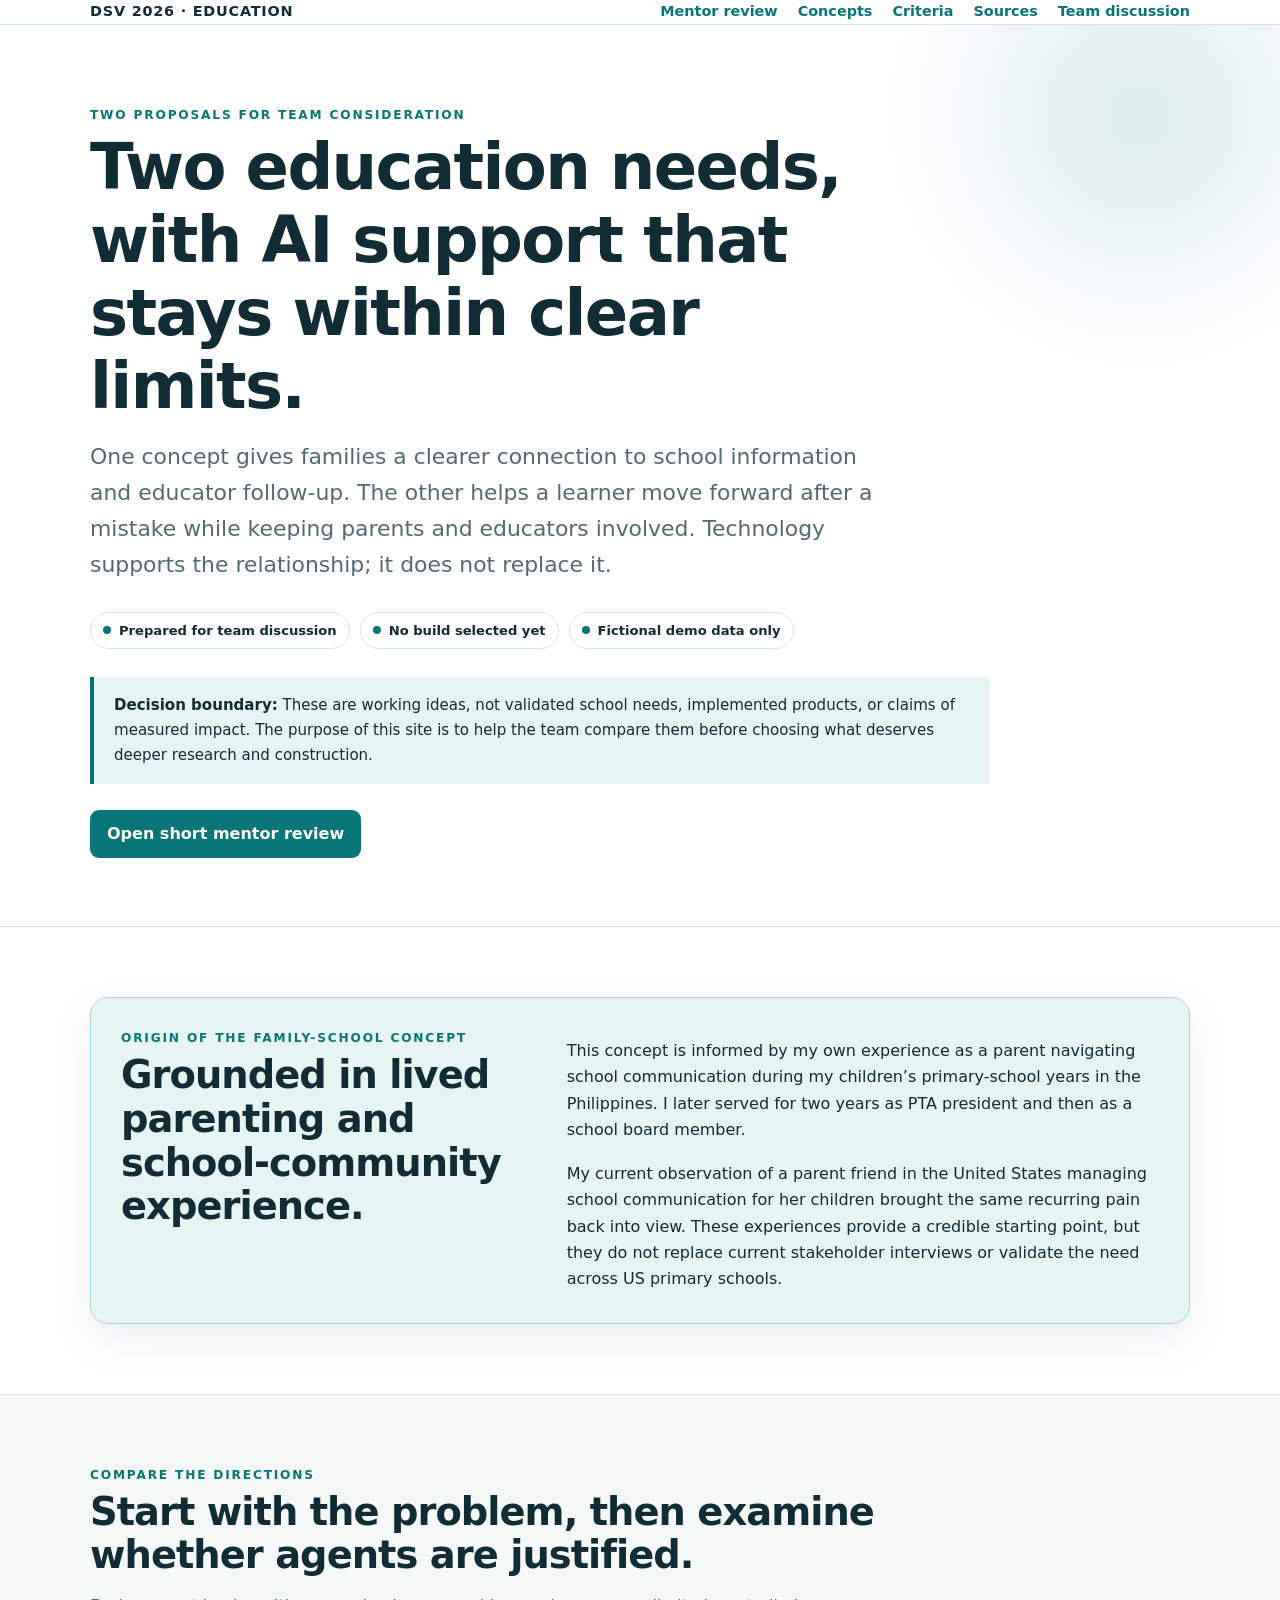
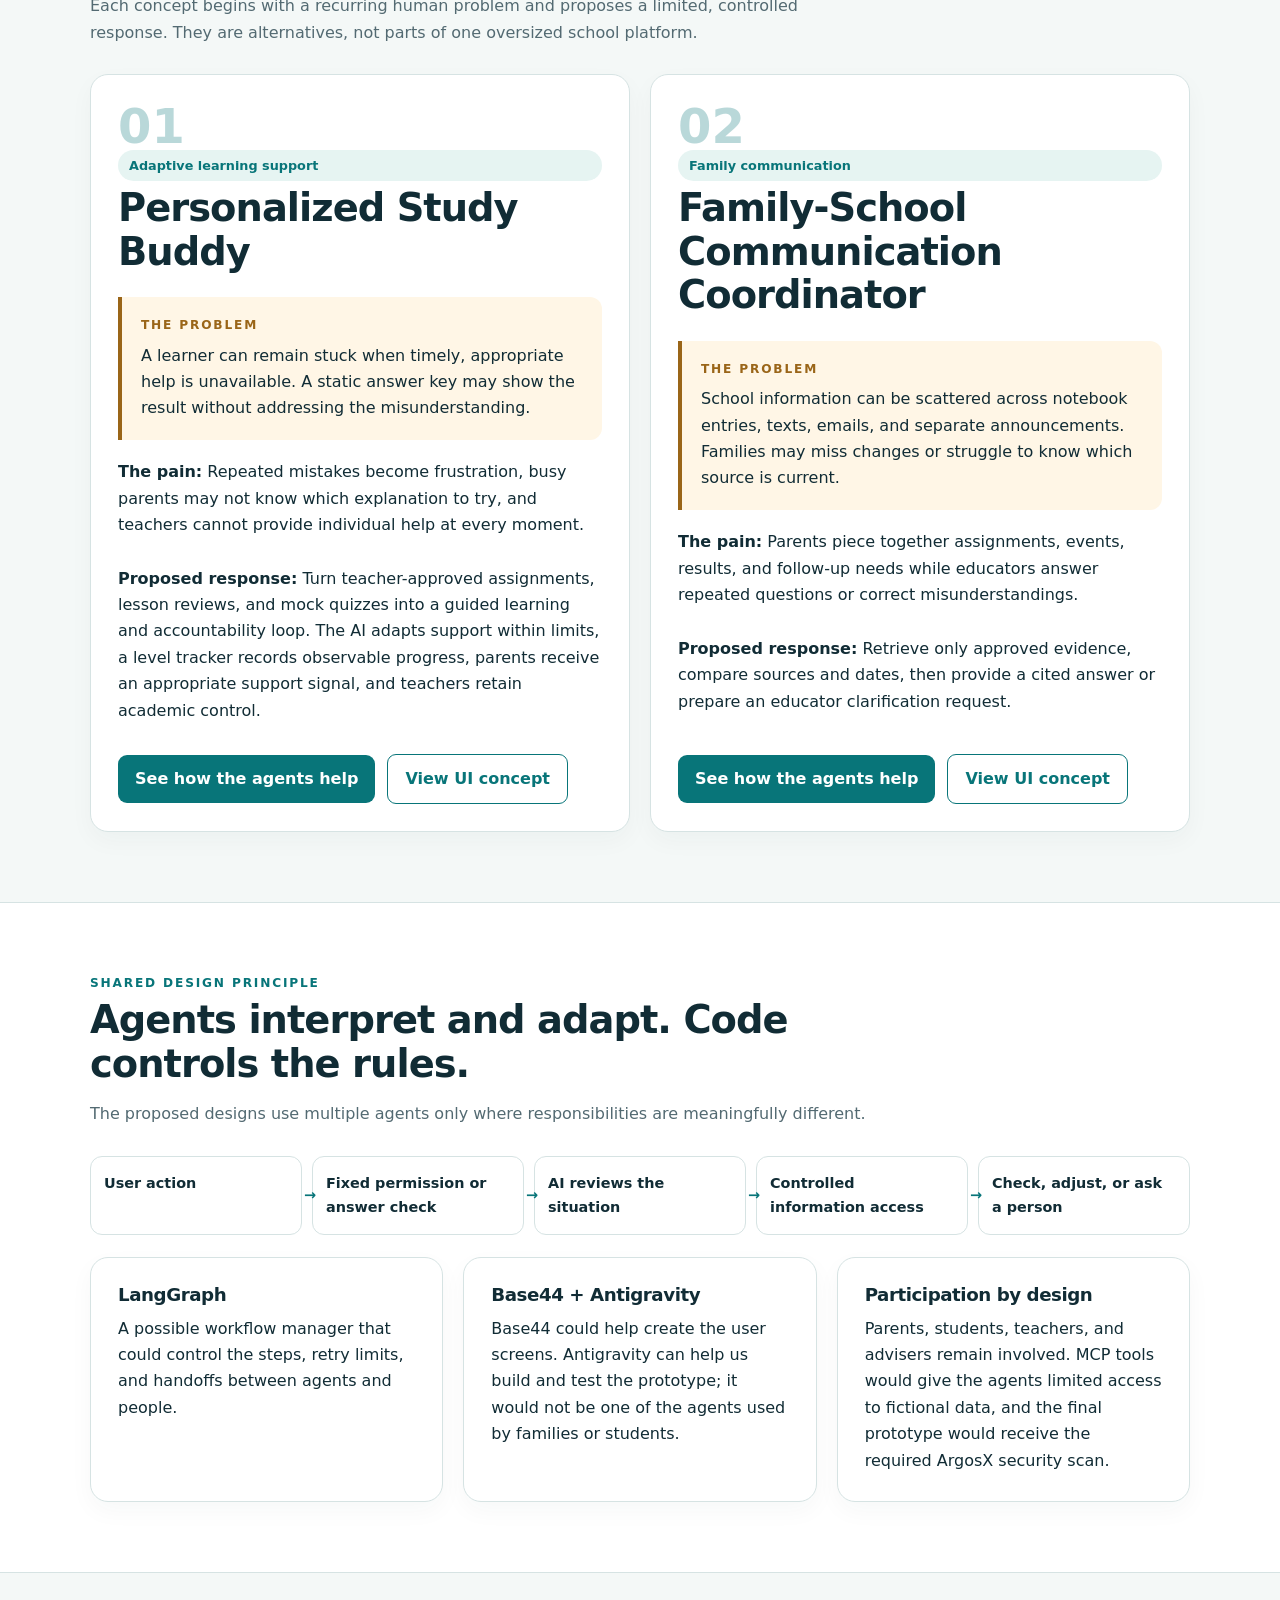
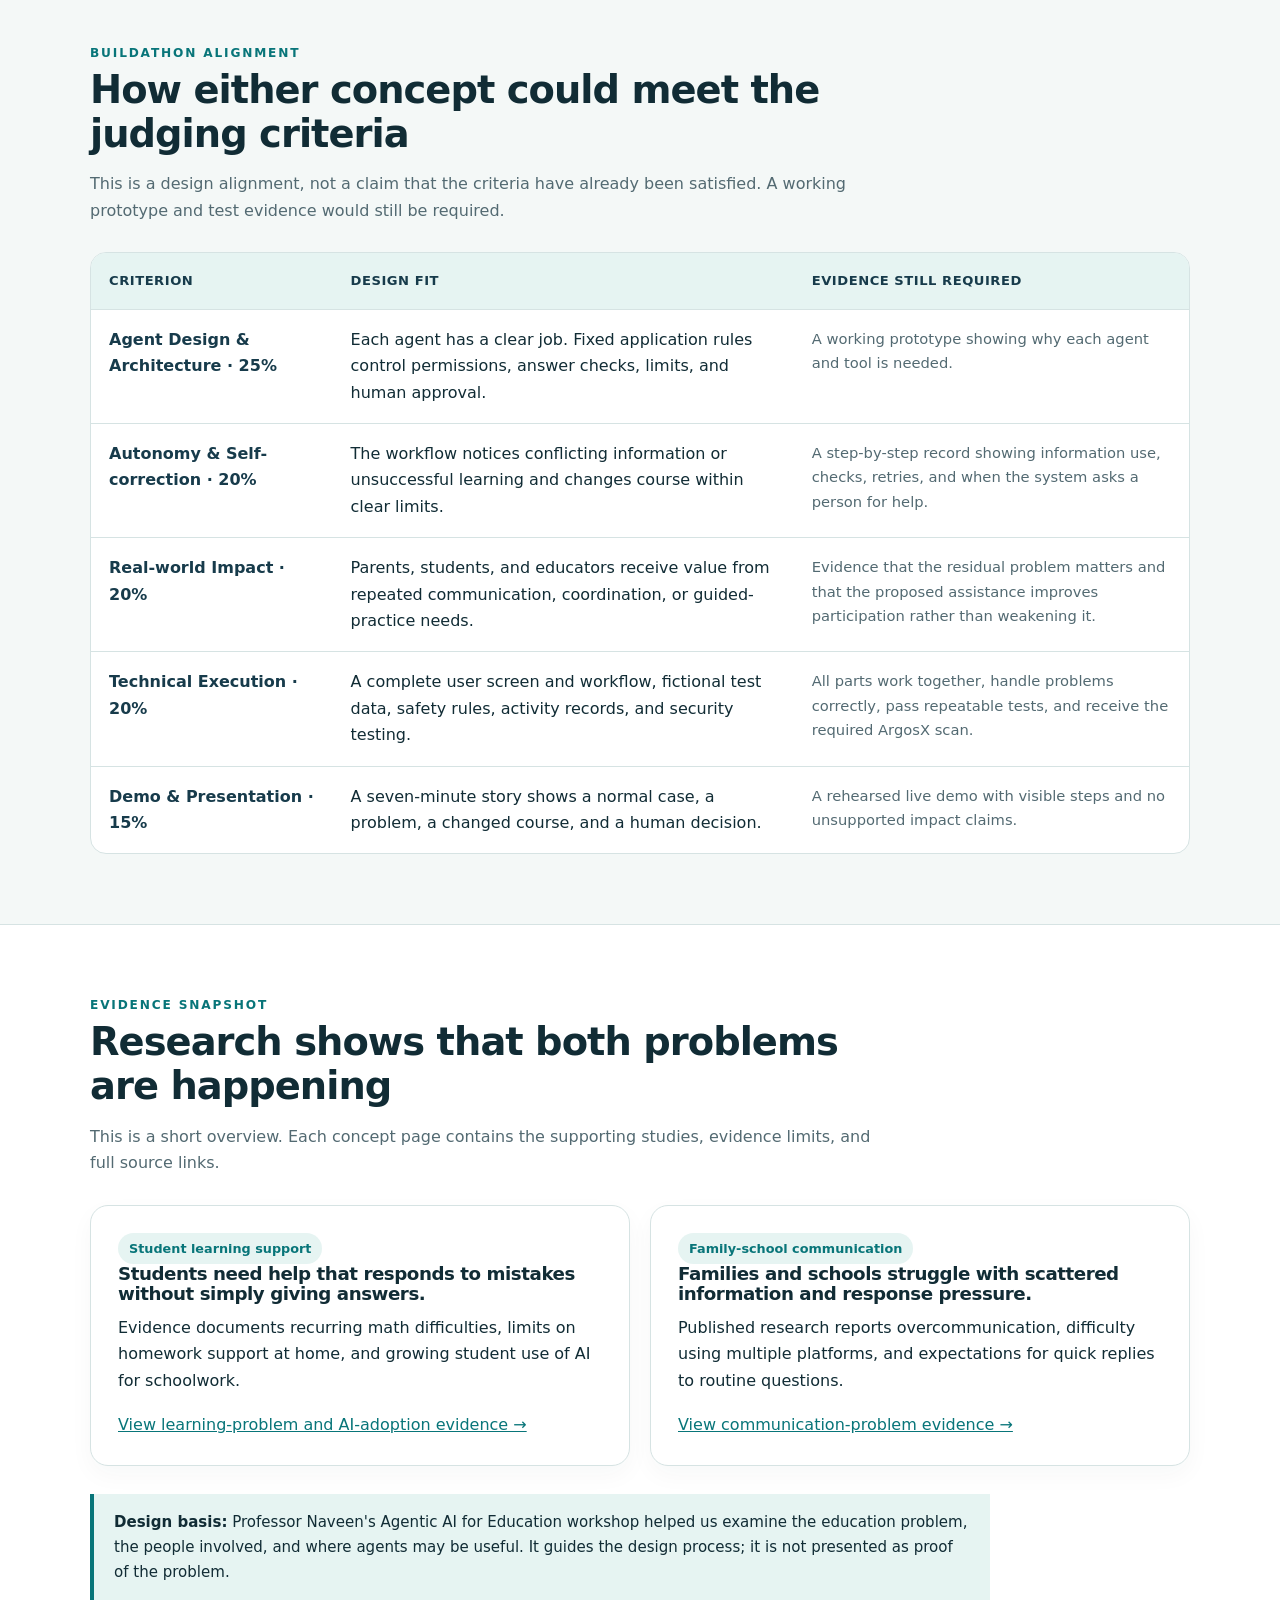
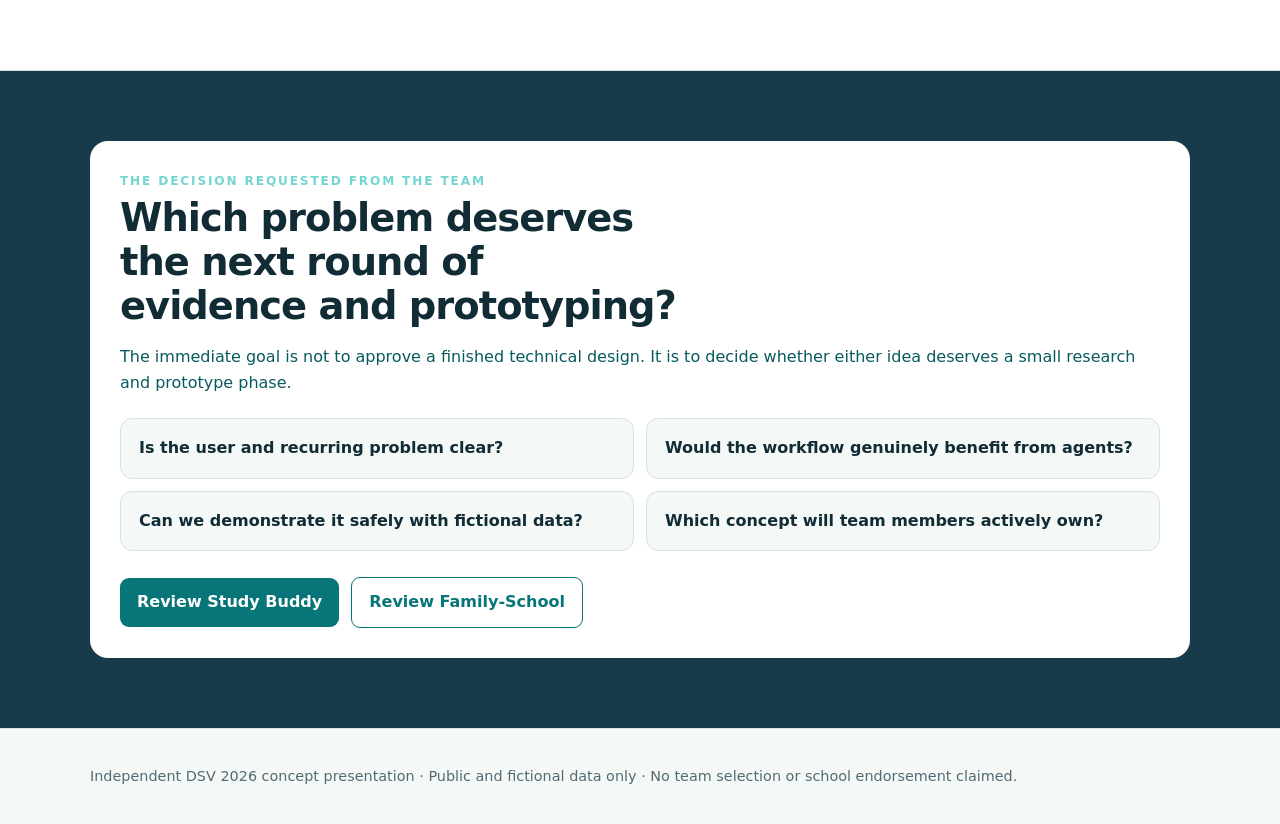
==== commit ef048b2f: "Strengthen Study Buddy accountability model" ====
--- a/docs/index.html
+++ b/docs/index.html
@@ -60,7 +60,7 @@
             <h2>Personalized Study Buddy</h2>
             <div class="concept-problem"><div class="eyebrow">The problem</div><p>A learner can remain stuck when timely, appropriate help is unavailable. A static answer key may show the result without addressing the misunderstanding.</p></div>
             <p><strong>The pain:</strong> Repeated mistakes become frustration, busy parents may not know which explanation to try, and teachers cannot provide individual help at every moment.</p>
-            <p><strong>Proposed response:</strong> Interpret the practice attempt, select a vetted hint, check a fresh question, adapt within limits, and use a no-hint mock quiz before sharing role-appropriate progress and support summaries with the learner and authorized adults.</p>
+            <p><strong>Proposed response:</strong> Turn teacher-approved assignments, lesson reviews, and mock quizzes into a guided learning and accountability loop. The AI adapts support within limits, a level tracker records observable progress, parents receive an appropriate support signal, and teachers retain academic control.</p>
             <div class="actions"><a class="button" href="concepts/study-buddy.html">See how the agents help</a><a class="button secondary" href="ui-designs/index.html#study-buddy">View UI concept</a></div>
           </article>
 
